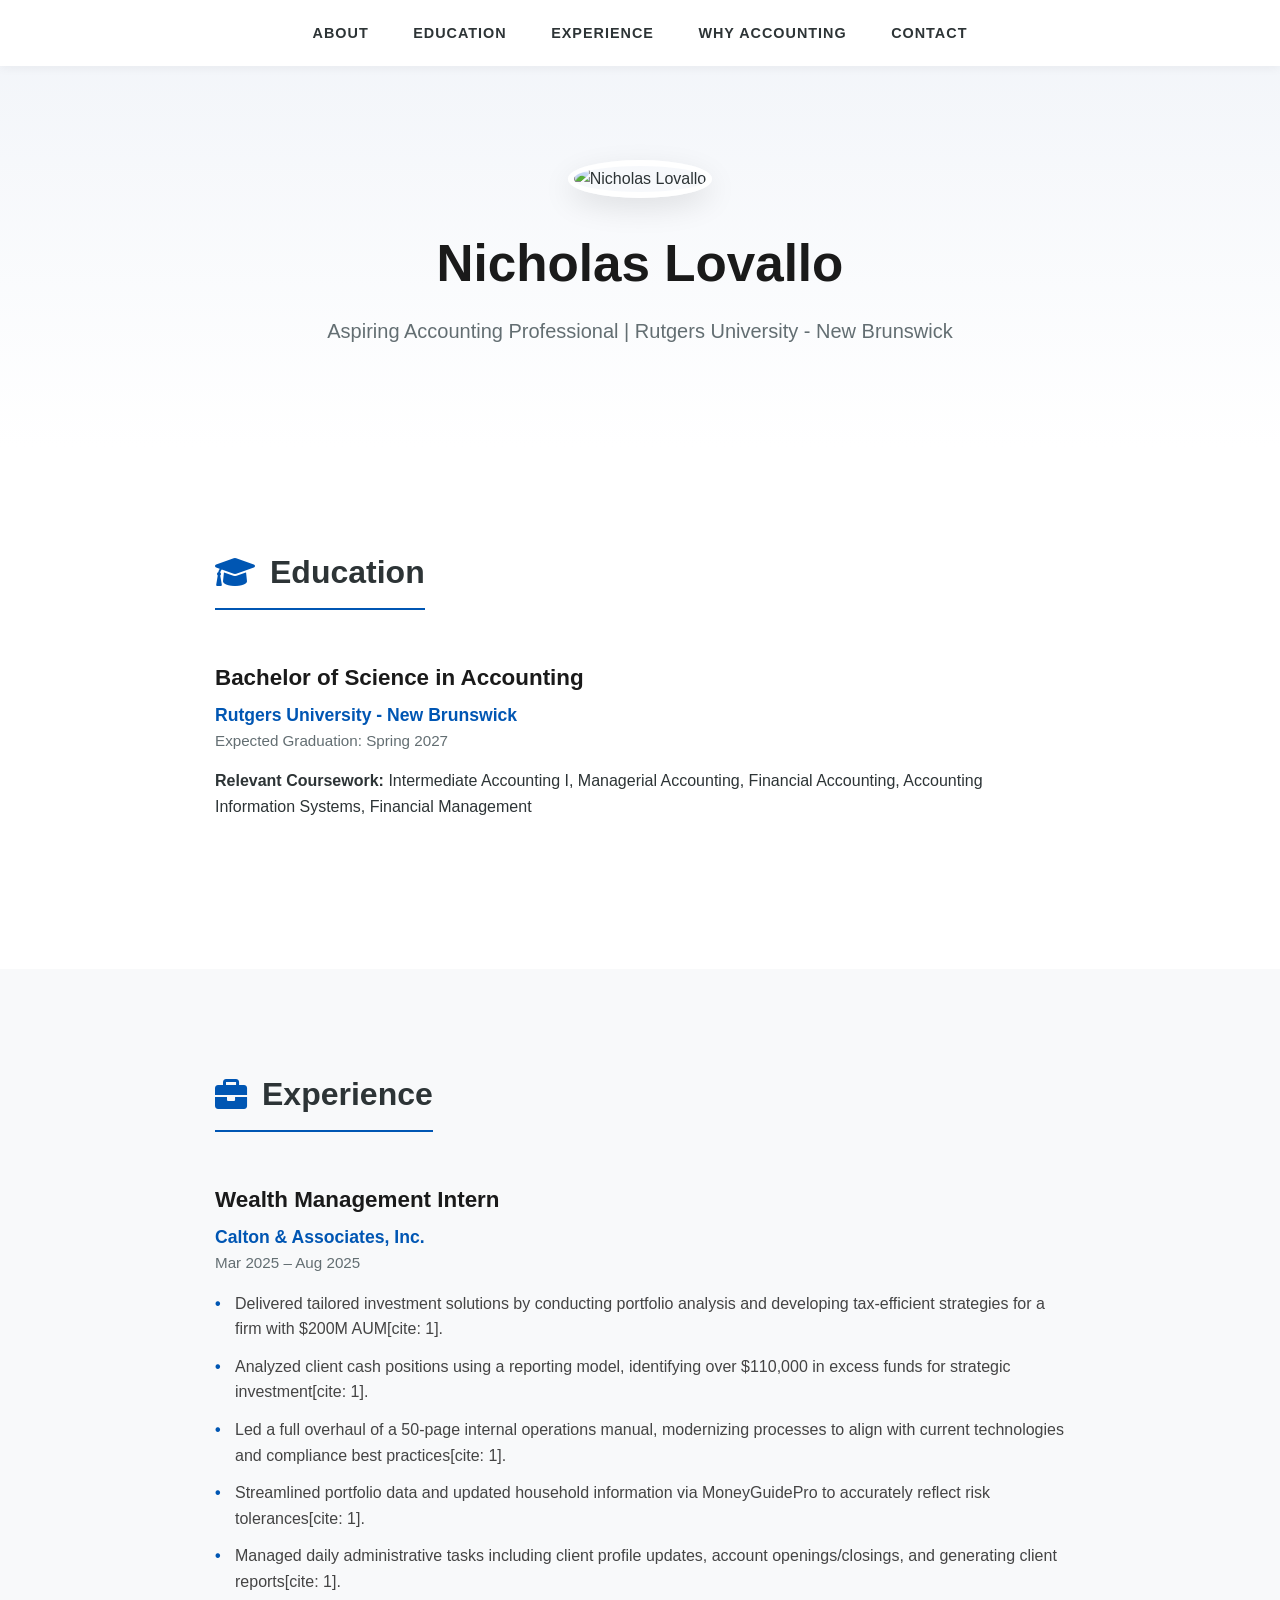
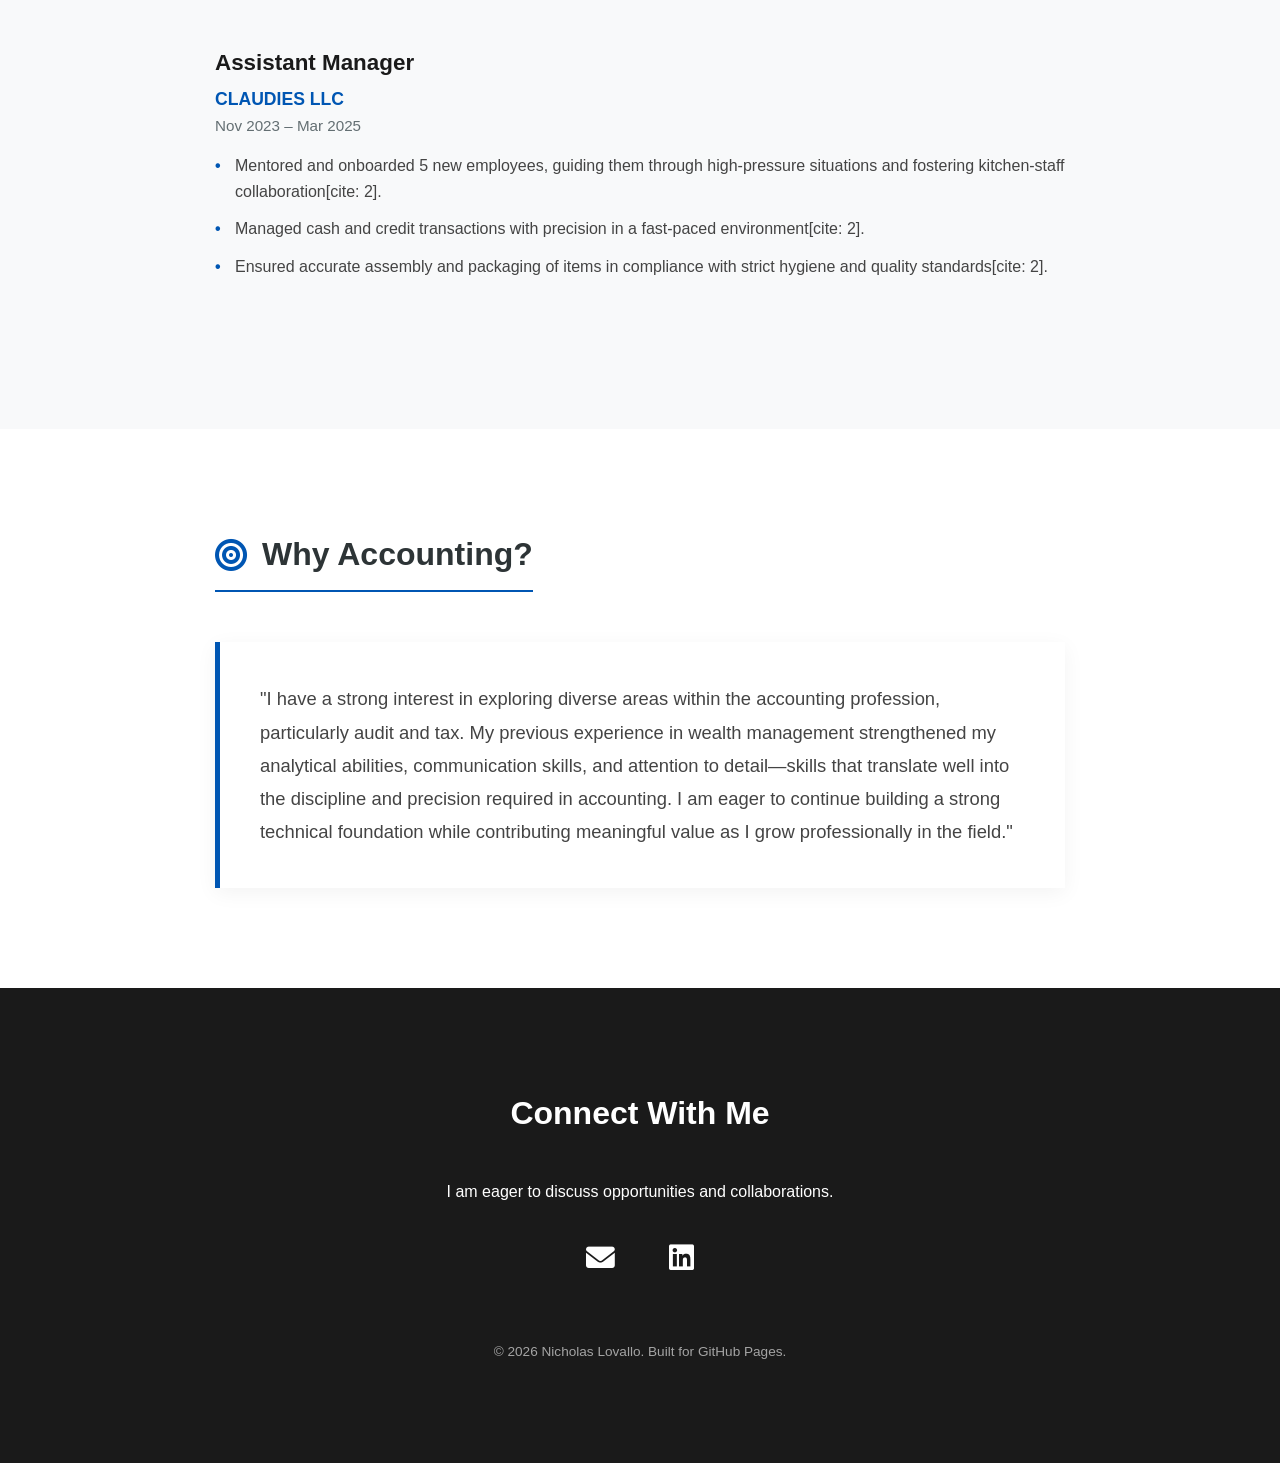
==== index.html @ effc1051 "Add files via upload" ====
<!DOCTYPE html>
<html lang="en">
<head>
    <meta charset="UTF-8">
    <meta name="viewport" content="width=device-width, initial-scale=1.0">
    <title>Nicholas Lovallo | Professional Profile</title>
    <link rel="stylesheet" href="https://cdnjs.cloudflare.com/ajax/libs/font-awesome/6.0.0/css/all.min.css">
    <style>
        :root {
            --primary-blue: #0056b3;
            --text-dark: #2d3436;
            --text-light: #636e72;
            --bg-white: #ffffff;
            --bg-alt: #f8f9fa;
            --nav-bg: rgba(255, 255, 255, 0.95);
        }

        * {
            box-sizing: border-box;
            margin: 0;
            padding: 0;
            scroll-behavior: smooth;
        }

        body {
            font-family: 'Segoe UI', Roboto, Helvetica, Arial, sans-serif;
            color: var(--text-dark);
            line-height: 1.6;
            background-color: var(--bg-white);
        }

        /* Sticky Navigation */
        nav {
            position: fixed;
            top: 0;
            width: 100%;
            background: var(--nav-bg);
            backdrop-filter: blur(10px);
            padding: 20px 0;
            box-shadow: 0 2px 10px rgba(0,0,0,0.05);
            z-index: 1000;
            text-align: center;
        }

        nav a {
            text-decoration: none;
            color: var(--text-dark);
            font-weight: 600;
            margin: 0 20px;
            font-size: 0.9rem;
            text-transform: uppercase;
            letter-spacing: 1px;
            transition: color 0.3s;
        }

        nav a:hover {
            color: var(--primary-blue);
        }

        /* Hero Section */
        .hero {
            padding: 160px 20px 100px;
            text-align: center;
            background: linear-gradient(180deg, #f1f4f9 0%, #ffffff 100%);
        }

        .profile-pic {
            width: 200px;
            height: 200px;
            border-radius: 50%;
            object-fit: cover;
            border: 6px solid white;
            box-shadow: 0 10px 30px rgba(0,0,0,0.1);
            margin-bottom: 25px;
        }

        .hero h1 {
            font-size: 3.2rem;
            margin-bottom: 10px;
            font-weight: 800;
            color: #1a1a1a;
        }

        .hero p {
            font-size: 1.25rem;
            color: var(--text-light);
            max-width: 700px;
            margin: 0 auto;
            font-weight: 400;
        }

        /* Section Styling */
        section {
            padding: 100px 20px;
        }

        .section-content {
            max-width: 850px;
            margin: 0 auto;
        }

        .bg-alt {
            background-color: var(--bg-alt);
        }

        h2 {
            font-size: 2rem;
            color: var(--text-dark);
            margin-bottom: 50px;
            display: flex;
            align-items: center;
            gap: 15px;
            border-bottom: 2px solid var(--primary-blue);
            padding-bottom: 10px;
            width: fit-content;
        }

        h2 i {
            color: var(--primary-blue);
        }

        /* Experience & Education Items */
        .item {
            margin-bottom: 50px;
            position: relative;
        }

        .item h3 {
            font-size: 1.4rem;
            color: #1a1a1a;
            margin-bottom: 5px;
        }

        .item .company {
            font-weight: 700;
            color: var(--primary-blue);
            font-size: 1.1rem;
        }

        .item .date {
            font-size: 0.95rem;
            color: var(--text-light);
            margin-bottom: 15px;
            display: block;
        }

        ul {
            list-style-type: none;
        }

        li {
            margin-bottom: 12px;
            position: relative;
            padding-left: 20px;
            color: #444;
        }

        li::before {
            content: "•";
            color: var(--primary-blue);
            font-weight: bold;
            position: absolute;
            left: 0;
        }

        /* Why Accounting Section */
        .why-text {
            font-size: 1.15rem;
            line-height: 1.8;
            color: #444;
            background: white;
            padding: 40px;
            border-left: 5px solid var(--primary-blue);
            box-shadow: 0 5px 20px rgba(0,0,0,0.05);
        }

        /* Footer / Contact */
        footer {
            padding: 100px 20px;
            text-align: center;
            background: #1a1a1a;
            color: white;
        }

        footer h2 {
            border-bottom: none;
            margin: 0 auto 30px;
            color: white;
        }

        .contact-links {
            margin-top: 30px;
        }

        .contact-links a {
            color: white;
            font-size: 1.8rem;
            margin: 0 25px;
            text-decoration: none;
            transition: transform 0.3s, color 0.3s;
            display: inline-block;
        }

        .contact-links a:hover {
            color: #4da3ff;
            transform: translateY(-5px);
        }

        @media (max-width: 768px) {
            nav { display: none; }
            .hero h1 { font-size: 2.4rem; }
        }
    </style>
</head>
<body>

    <nav>
        <a href="#about">About</a>
        <a href="#education">Education</a>
        <a href="#experience">Experience</a>
        <a href="#why">Why Accounting</a>
        <a href="#contact">Contact</a>
    </nav>

    <header class="hero" id="about">
        <img src="assets/profile.jpg" alt="Nicholas Lovallo" class="profile-pic">
        <h1>Nicholas Lovallo</h1>
        <p>Aspiring Accounting Professional | Rutgers University - New Brunswick</p>
    </header>

    <section id="education">
        <div class="section-content">
            <h2><i class="fas fa-graduation-cap"></i> Education</h2>
            <div class="item">
                <h3>Bachelor of Science in Accounting</h3>
                <p class="company">Rutgers University - New Brunswick</p>
                <p class="date">Expected Graduation: Spring 2027</p>
                <p><strong>Relevant Coursework:</strong> Intermediate Accounting I, Managerial Accounting, Financial Accounting, Accounting Information Systems, Financial Management</p>
            </div>
        </div>
    </section>

    <section id="experience" class="bg-alt">
        <div class="section-content">
            <h2><i class="fas fa-briefcase"></i> Experience</h2>
            
            <div class="item">
                <h3>Wealth Management Intern</h3>
                <p class="company">Calton & Associates, Inc.</p>
                <p class="date">Mar 2025 – Aug 2025</p>
                <ul>
                    <li>Delivered tailored investment solutions by conducting portfolio analysis and developing tax-efficient strategies for a firm with $200M AUM[cite: 1].</li>
                    <li>Analyzed client cash positions using a reporting model, identifying over $110,000 in excess funds for strategic investment[cite: 1].</li>
                    <li>Led a full overhaul of a 50-page internal operations manual, modernizing processes to align with current technologies and compliance best practices[cite: 1].</li>
                    <li>Streamlined portfolio data and updated household information via MoneyGuidePro to accurately reflect risk tolerances[cite: 1].</li>
                    <li>Managed daily administrative tasks including client profile updates, account openings/closings, and generating client reports[cite: 1].</li>
                </ul>
            </div>

            <div class="item">
                <h3>Assistant Manager</h3>
                <p class="company">CLAUDIES LLC</p>
                <p class="date">Nov 2023 – Mar 2025</p>
                <ul>
                    <li>Mentored and onboarded 5 new employees, guiding them through high-pressure situations and fostering kitchen-staff collaboration[cite: 2].</li>
                    <li>Managed cash and credit transactions with precision in a fast-paced environment[cite: 2].</li>
                    <li>Ensured accurate assembly and packaging of items in compliance with strict hygiene and quality standards[cite: 2].</li>
                </ul>
            </div>
        </div>
    </section>

    <section id="why">
        <div class="section-content">
            <h2><i class="fas fa-bullseye"></i> Why Accounting?</h2>
            <div class="why-text">
                "I have a strong interest in exploring diverse areas within the accounting profession, particularly audit and tax. My previous experience in wealth management strengthened my analytical abilities, communication skills, and attention to detail—skills that translate well into the discipline and precision required in accounting. I am eager to continue building a strong technical foundation while contributing meaningful value as I grow professionally in the field."
            </div>
        </div>
    </section>

    <footer id="contact">
        <div class="section-content">
            <h2>Connect With Me</h2>
            <p>I am eager to discuss opportunities and collaborations.</p>
            <div class="contact-links">
                <a href="mailto:nicholaslovallo4@gmail.com" title="Email Me"><i class="fas fa-envelope"></i></a>
                <a href="https://www.linkedin.com/in/nicholaslovallo/" target="_blank" title="LinkedIn Profile"><i class="fab fa-linkedin"></i></a>
            </div>
            <p style="margin-top: 60px; font-size: 0.85rem; opacity: 0.6;">&copy; 2026 Nicholas Lovallo. Built for GitHub Pages.</p>
        </div>
    </footer>

</body>
</html>
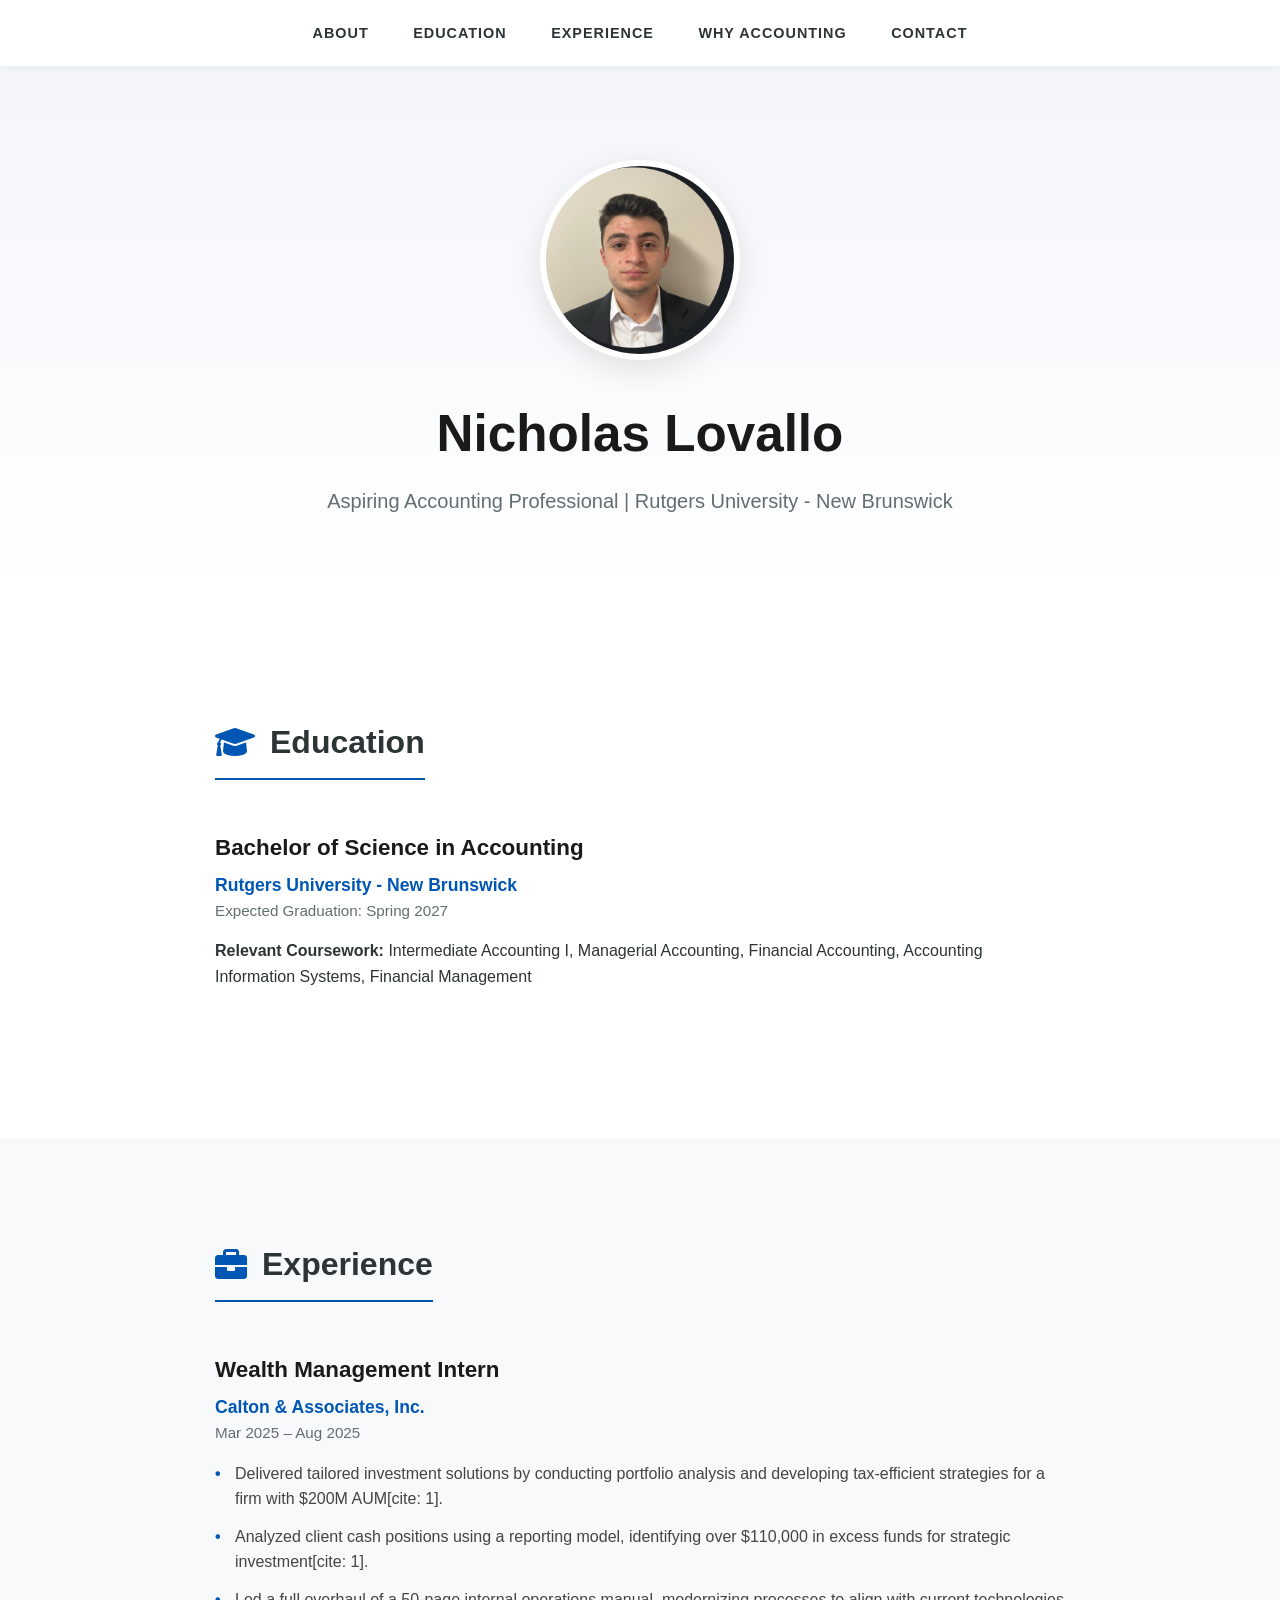
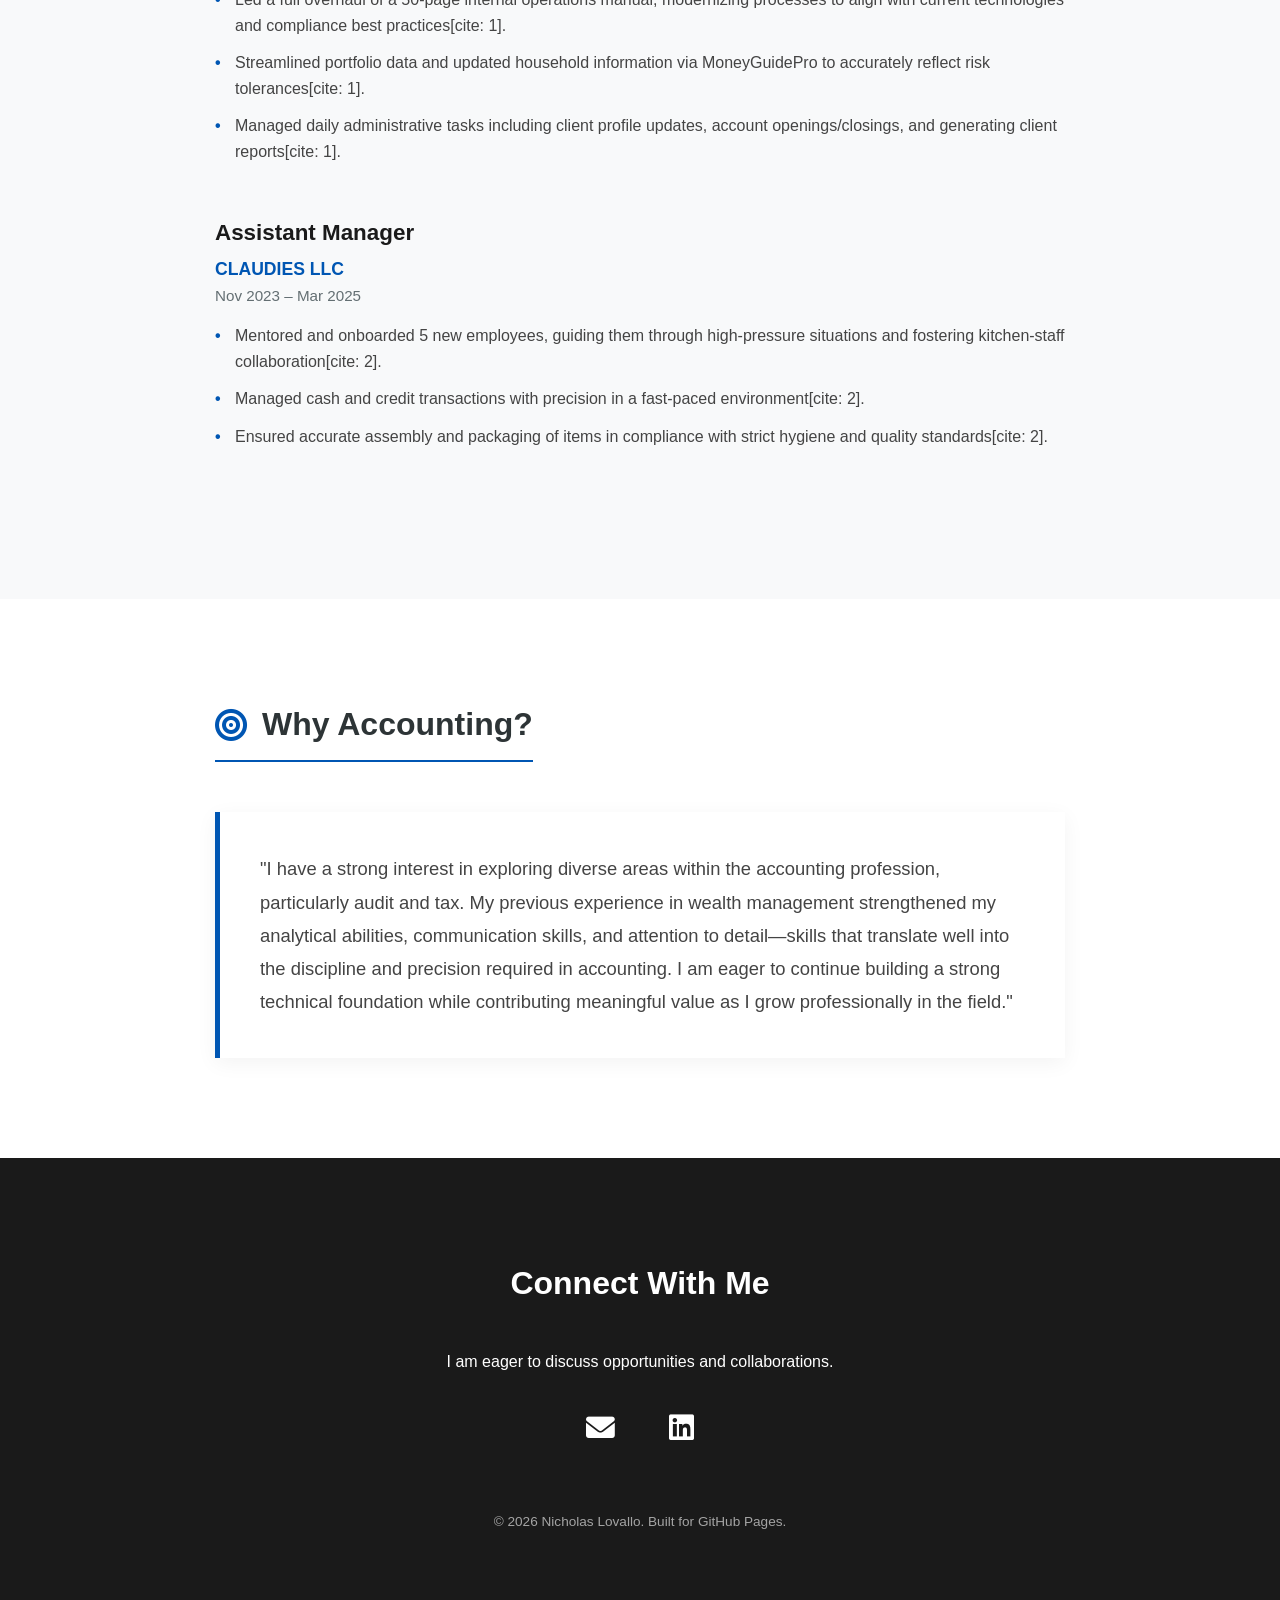
==== commit 42a4bcac: "Update index.html" ====
--- a/index.html
+++ b/index.html
@@ -223,7 +223,7 @@
     </nav>
 
     <header class="hero" id="about">
-        <img src="assets/profile.jpg" alt="Nicholas Lovallo" class="profile-pic">
+        <img src="Assets/ProfilePic.png" alt="Nicholas Lovallo" class="profile-pic">
         <h1>Nicholas Lovallo</h1>
         <p>Aspiring Accounting Professional | Rutgers University - New Brunswick</p>
     </header>
@@ -292,4 +292,4 @@
     </footer>
 
 </body>
-</html>+</html>
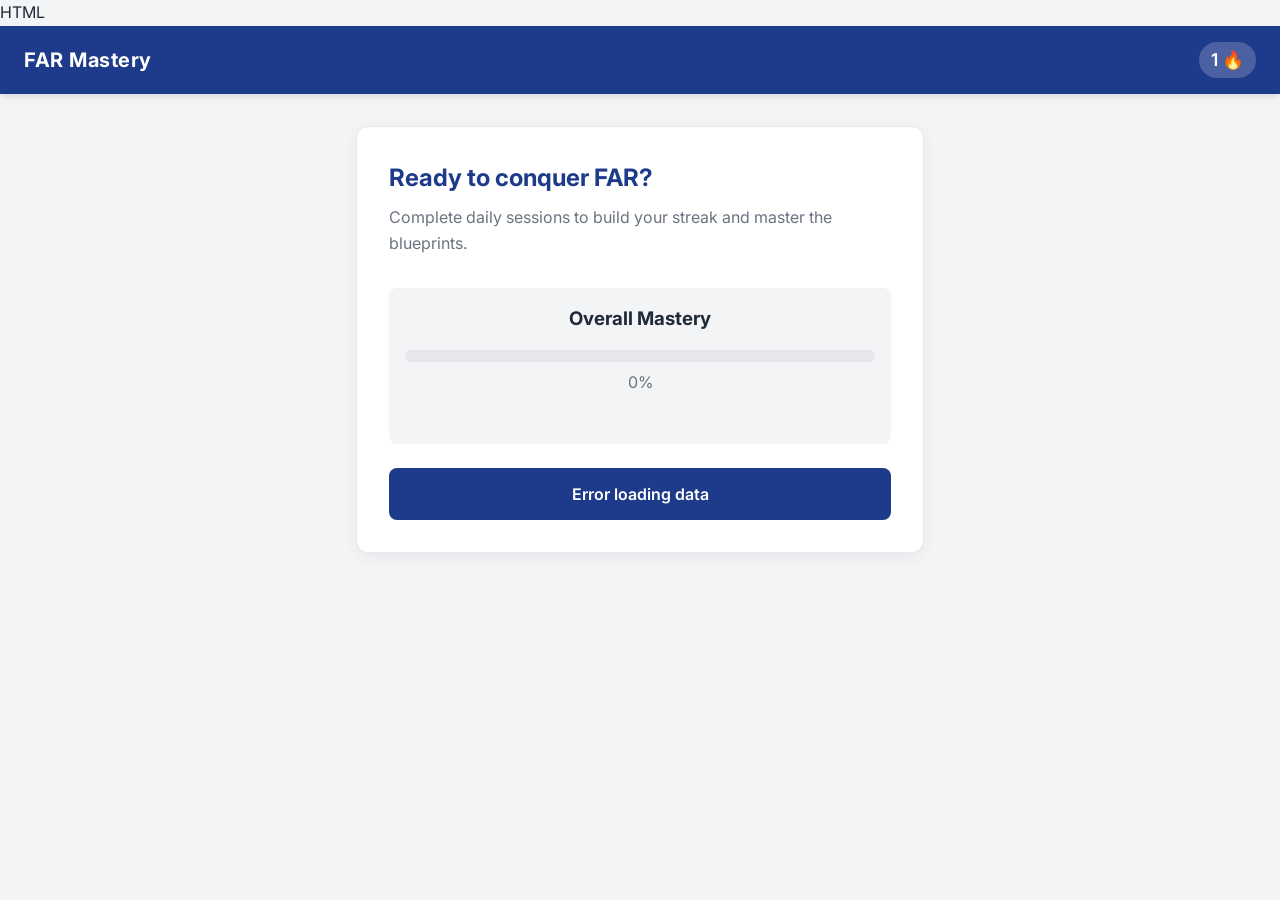
==== commit ee5aef7b: "Add files via upload" ====
--- a/index.html
+++ b/index.html
@@ -1,295 +1,94 @@
-<!DOCTYPE html>
-<html lang="en">
-<head>
-    <meta charset="UTF-8">
-    <meta name="viewport" content="width=device-width, initial-scale=1.0">
-    <title>Nicholas Lovallo | Professional Profile</title>
-    <link rel="stylesheet" href="https://cdnjs.cloudflare.com/ajax/libs/font-awesome/6.0.0/css/all.min.css">
-    <style>
-        :root {
-            --primary-blue: #0056b3;
-            --text-dark: #2d3436;
-            --text-light: #636e72;
-            --bg-white: #ffffff;
-            --bg-alt: #f8f9fa;
-            --nav-bg: rgba(255, 255, 255, 0.95);
-        }
-
-        * {
-            box-sizing: border-box;
-            margin: 0;
-            padding: 0;
-            scroll-behavior: smooth;
-        }
-
-        body {
-            font-family: 'Segoe UI', Roboto, Helvetica, Arial, sans-serif;
-            color: var(--text-dark);
-            line-height: 1.6;
-            background-color: var(--bg-white);
-        }
-
-        /* Sticky Navigation */
-        nav {
-            position: fixed;
-            top: 0;
-            width: 100%;
-            background: var(--nav-bg);
-            backdrop-filter: blur(10px);
-            padding: 20px 0;
-            box-shadow: 0 2px 10px rgba(0,0,0,0.05);
-            z-index: 1000;
-            text-align: center;
-        }
-
-        nav a {
-            text-decoration: none;
-            color: var(--text-dark);
-            font-weight: 600;
-            margin: 0 20px;
-            font-size: 0.9rem;
-            text-transform: uppercase;
-            letter-spacing: 1px;
-            transition: color 0.3s;
-        }
-
-        nav a:hover {
-            color: var(--primary-blue);
-        }
-
-        /* Hero Section */
-        .hero {
-            padding: 160px 20px 100px;
-            text-align: center;
-            background: linear-gradient(180deg, #f1f4f9 0%, #ffffff 100%);
-        }
-
-        .profile-pic {
-            width: 200px;
-            height: 200px;
-            border-radius: 50%;
-            object-fit: cover;
-            border: 6px solid white;
-            box-shadow: 0 10px 30px rgba(0,0,0,0.1);
-            margin-bottom: 25px;
-        }
-
-        .hero h1 {
-            font-size: 3.2rem;
-            margin-bottom: 10px;
-            font-weight: 800;
-            color: #1a1a1a;
-        }
-
-        .hero p {
-            font-size: 1.25rem;
-            color: var(--text-light);
-            max-width: 700px;
-            margin: 0 auto;
-            font-weight: 400;
-        }
-
-        /* Section Styling */
-        section {
-            padding: 100px 20px;
-        }
-
-        .section-content {
-            max-width: 850px;
-            margin: 0 auto;
-        }
-
-        .bg-alt {
-            background-color: var(--bg-alt);
-        }
-
-        h2 {
-            font-size: 2rem;
-            color: var(--text-dark);
-            margin-bottom: 50px;
-            display: flex;
-            align-items: center;
-            gap: 15px;
-            border-bottom: 2px solid var(--primary-blue);
-            padding-bottom: 10px;
-            width: fit-content;
-        }
-
-        h2 i {
-            color: var(--primary-blue);
-        }
-
-        /* Experience & Education Items */
-        .item {
-            margin-bottom: 50px;
-            position: relative;
-        }
-
-        .item h3 {
-            font-size: 1.4rem;
-            color: #1a1a1a;
-            margin-bottom: 5px;
-        }
-
-        .item .company {
-            font-weight: 700;
-            color: var(--primary-blue);
-            font-size: 1.1rem;
-        }
-
-        .item .date {
-            font-size: 0.95rem;
-            color: var(--text-light);
-            margin-bottom: 15px;
-            display: block;
-        }
-
-        ul {
-            list-style-type: none;
-        }
-
-        li {
-            margin-bottom: 12px;
-            position: relative;
-            padding-left: 20px;
-            color: #444;
-        }
-
-        li::before {
-            content: "•";
-            color: var(--primary-blue);
-            font-weight: bold;
-            position: absolute;
-            left: 0;
-        }
-
-        /* Why Accounting Section */
-        .why-text {
-            font-size: 1.15rem;
-            line-height: 1.8;
-            color: #444;
-            background: white;
-            padding: 40px;
-            border-left: 5px solid var(--primary-blue);
-            box-shadow: 0 5px 20px rgba(0,0,0,0.05);
-        }
-
-        /* Footer / Contact */
-        footer {
-            padding: 100px 20px;
-            text-align: center;
-            background: #1a1a1a;
-            color: white;
-        }
-
-        footer h2 {
-            border-bottom: none;
-            margin: 0 auto 30px;
-            color: white;
-        }
-
-        .contact-links {
-            margin-top: 30px;
-        }
-
-        .contact-links a {
-            color: white;
-            font-size: 1.8rem;
-            margin: 0 25px;
-            text-decoration: none;
-            transition: transform 0.3s, color 0.3s;
-            display: inline-block;
-        }
-
-        .contact-links a:hover {
-            color: #4da3ff;
-            transform: translateY(-5px);
-        }
-
-        @media (max-width: 768px) {
-            nav { display: none; }
-            .hero h1 { font-size: 2.4rem; }
-        }
-    </style>
-</head>
-<body>
-
-    <nav>
-        <a href="#about">About</a>
-        <a href="#education">Education</a>
-        <a href="#experience">Experience</a>
-        <a href="#why">Why Accounting</a>
-        <a href="#contact">Contact</a>
-    </nav>
-
-    <header class="hero" id="about">
-        <img src="Assets/ProfilePic.png" alt="Nicholas Lovallo" class="profile-pic">
-        <h1>Nicholas Lovallo</h1>
-        <p>Aspiring Accounting Professional | Rutgers University - New Brunswick</p>
-    </header>
-
-    <section id="education">
-        <div class="section-content">
-            <h2><i class="fas fa-graduation-cap"></i> Education</h2>
-            <div class="item">
-                <h3>Bachelor of Science in Accounting</h3>
-                <p class="company">Rutgers University - New Brunswick</p>
-                <p class="date">Expected Graduation: Spring 2027</p>
-                <p><strong>Relevant Coursework:</strong> Intermediate Accounting I, Managerial Accounting, Financial Accounting, Accounting Information Systems, Financial Management</p>
-            </div>
-        </div>
-    </section>
-
-    <section id="experience" class="bg-alt">
-        <div class="section-content">
-            <h2><i class="fas fa-briefcase"></i> Experience</h2>
-            
-            <div class="item">
-                <h3>Wealth Management Intern</h3>
-                <p class="company">Calton & Associates, Inc.</p>
-                <p class="date">Mar 2025 – Aug 2025</p>
-                <ul>
-                    <li>Delivered tailored investment solutions by conducting portfolio analysis and developing tax-efficient strategies for a firm with $200M AUM[cite: 1].</li>
-                    <li>Analyzed client cash positions using a reporting model, identifying over $110,000 in excess funds for strategic investment[cite: 1].</li>
-                    <li>Led a full overhaul of a 50-page internal operations manual, modernizing processes to align with current technologies and compliance best practices[cite: 1].</li>
-                    <li>Streamlined portfolio data and updated household information via MoneyGuidePro to accurately reflect risk tolerances[cite: 1].</li>
-                    <li>Managed daily administrative tasks including client profile updates, account openings/closings, and generating client reports[cite: 1].</li>
-                </ul>
-            </div>
-
-            <div class="item">
-                <h3>Assistant Manager</h3>
-                <p class="company">CLAUDIES LLC</p>
-                <p class="date">Nov 2023 – Mar 2025</p>
-                <ul>
-                    <li>Mentored and onboarded 5 new employees, guiding them through high-pressure situations and fostering kitchen-staff collaboration[cite: 2].</li>
-                    <li>Managed cash and credit transactions with precision in a fast-paced environment[cite: 2].</li>
-                    <li>Ensured accurate assembly and packaging of items in compliance with strict hygiene and quality standards[cite: 2].</li>
-                </ul>
-            </div>
-        </div>
-    </section>
-
-    <section id="why">
-        <div class="section-content">
-            <h2><i class="fas fa-bullseye"></i> Why Accounting?</h2>
-            <div class="why-text">
-                "I have a strong interest in exploring diverse areas within the accounting profession, particularly audit and tax. My previous experience in wealth management strengthened my analytical abilities, communication skills, and attention to detail—skills that translate well into the discipline and precision required in accounting. I am eager to continue building a strong technical foundation while contributing meaningful value as I grow professionally in the field."
-            </div>
-        </div>
-    </section>
-
-    <footer id="contact">
-        <div class="section-content">
-            <h2>Connect With Me</h2>
-            <p>I am eager to discuss opportunities and collaborations.</p>
-            <div class="contact-links">
-                <a href="mailto:nicholaslovallo4@gmail.com" title="Email Me"><i class="fas fa-envelope"></i></a>
-                <a href="https://www.linkedin.com/in/nicholaslovallo/" target="_blank" title="LinkedIn Profile"><i class="fab fa-linkedin"></i></a>
-            </div>
-            <p style="margin-top: 60px; font-size: 0.85rem; opacity: 0.6;">&copy; 2026 Nicholas Lovallo. Built for GitHub Pages.</p>
-        </div>
-    </footer>
-
-</body>
-</html>
+
+HTML
+<!DOCTYPE html>
+<html lang="en">
+<head>
+    <meta charset="UTF-8">
+    <meta name="viewport" content="width=device-width, initial-scale=1.0">
+    <title>CPA FAR Mastery</title>
+    <link rel="stylesheet" href="style.css">
+    <link href="https://fonts.googleapis.com/css2?family=Inter:wght@400;600;700&display=swap" rel="stylesheet">
+</head>
+<body>
+
+    <header class="app-header">
+        <div class="logo">FAR Mastery</div>
+        <div class="gamification-header">
+            <span id="streak-display" title="Daily Streak">0 🔥</span>
+        </div>
+    </header>
+
+    <main id="app-container">
+        
+        <section id="dashboard-screen" class="screen active">
+            <div class="welcome-card">
+                <h1>Ready to conquer FAR?</h1>
+                <p>Complete daily sessions to build your streak and master the blueprints.</p>
+                
+                <div class="stats-container">
+                    <div class="stat-box">
+                        <h3>Overall Mastery</h3>
+                        <div class="progress-bar-container">
+                            <div id="mastery-fill" class="progress-bar-fill" style="width: 0%;"></div>
+                        </div>
+                        <p id="mastery-text">0%</p>
+                    </div>
+                </div>
+
+                <button id="start-btn" class="primary-btn">Start Study Session</button>
+            </div>
+        </section>
+
+        <section id="quiz-screen" class="screen hidden">
+            <div class="quiz-header">
+                <span id="question-tracker">Question 1 of 10</span>
+                <span id="timer-display">⏱️ --:--</span>
+            </div>
+
+            <div class="question-card">
+                <div class="question-meta">
+                    <span id="blueprint-tag" class="tag blueprint-tag">Select Transactions</span>
+                    <span id="skill-tag" class="tag skill-tag">Application</span>
+                </div>
+                
+                <h2 id="question-text">Loading question...</h2>
+                
+                <div id="exhibits-container" class="hidden"></div>
+
+                <div id="options-container" class="options-grid"></div>
+            </div>
+
+            <div id="feedback-container" class="feedback-box hidden" aria-live="polite">
+                <h3 id="feedback-title">Correct!</h3>
+                <p id="feedback-text">Explanation goes here.</p>
+            </div>
+
+            <div class="quiz-footer">
+                <button id="next-btn" class="primary-btn hidden">Next Question</button>
+            </div>
+        </section>
+
+        <section id="results-screen" class="screen hidden">
+            <div class="results-card">
+                <h2>Session Complete!</h2>
+                
+                <div class="score-circle">
+                    <span id="final-score">0/10</span>
+                </div>
+                <p id="score-message">Great job! Let's review your weaker areas.</p>
+
+                <div class="session-breakdown">
+                    <h3>Session Breakdown</h3>
+                    <ul id="breakdown-list">
+                        </ul>
+                </div>
+
+                <button id="return-home-btn" class="secondary-btn">Return to Dashboard</button>
+            </div>
+        </section>
+
+    </main>
+
+    <script src="app.js"></script>
+</body>
+</html>
--- a/style.css
+++ b/style.css
@@ -0,0 +1,344 @@
+/* ==========================================
+   1. CSS VARIABLES & BASE RESET
+   ========================================== */
+:root {
+    --primary-blue: #1e3a8a;
+    --primary-hover: #1e40af;
+    --bg-color: #f3f4f6;
+    --card-bg: #ffffff;
+    --text-main: #1f2937;
+    --text-muted: #6b7280;
+    --success-green: #10b981;
+    --success-bg: #d1fae5;
+    --error-red: #ef4444;
+    --error-bg: #fee2e2;
+    --border-color: #e5e7eb;
+}
+
+* {
+    margin: 0;
+    padding: 0;
+    box-sizing: border-box;
+    font-family: 'Inter', sans-serif;
+}
+
+body {
+    background-color: var(--bg-color);
+    color: var(--text-main);
+    line-height: 1.6;
+    display: flex;
+    flex-direction: column;
+    min-height: 100vh;
+}
+
+/* ==========================================
+   2. UTILITY CLASSES (SPA Logic)
+   ========================================== */
+.screen {
+    display: none;
+    animation: fadeIn 0.3s ease-in-out;
+}
+
+.screen.active {
+    display: block;
+}
+
+.hidden {
+    display: none !important;
+}
+
+@keyframes fadeIn {
+    from { opacity: 0; transform: translateY(10px); }
+    to { opacity: 1; transform: translateY(0); }
+}
+
+/* ==========================================
+   3. HEADER
+   ========================================== */
+.app-header {
+    background-color: var(--primary-blue);
+    color: white;
+    padding: 1rem 1.5rem;
+    display: flex;
+    justify-content: space-between;
+    align-items: center;
+    box-shadow: 0 4px 6px -1px rgba(0, 0, 0, 0.1);
+    position: sticky;
+    top: 0;
+    z-index: 100;
+}
+
+.logo {
+    font-size: 1.25rem;
+    font-weight: 700;
+    letter-spacing: 0.5px;
+}
+
+.gamification-header {
+    font-weight: 600;
+    font-size: 1.1rem;
+    background: rgba(255, 255, 255, 0.2);
+    padding: 0.25rem 0.75rem;
+    border-radius: 20px;
+}
+
+/* ==========================================
+   4. MAIN CONTAINER & CARDS
+   ========================================== */
+#app-container {
+    flex: 1;
+    width: 100%;
+    max-width: 600px;
+    margin: 0 auto;
+    padding: 2rem 1rem;
+}
+
+.welcome-card, .question-card, .results-card {
+    background: var(--card-bg);
+    border-radius: 12px;
+    padding: 2rem;
+    box-shadow: 0 4px 15px rgba(0, 0, 0, 0.05);
+    border: 1px solid var(--border-color);
+}
+
+/* ==========================================
+   5. BUTTONS
+   ========================================== */
+.primary-btn, .secondary-btn {
+    width: 100%;
+    padding: 1rem;
+    border: none;
+    border-radius: 8px;
+    font-size: 1rem;
+    font-weight: 600;
+    cursor: pointer;
+    transition: all 0.2s ease;
+    margin-top: 1.5rem;
+}
+
+.primary-btn {
+    background-color: var(--primary-blue);
+    color: white;
+}
+
+.primary-btn:hover {
+    background-color: var(--primary-hover);
+    transform: translateY(-2px);
+}
+
+.secondary-btn {
+    background-color: white;
+    color: var(--primary-blue);
+    border: 2px solid var(--primary-blue);
+}
+
+.secondary-btn:hover {
+    background-color: var(--bg-color);
+}
+
+/* ==========================================
+   6. DASHBOARD ELEMENTS
+   ========================================== */
+.welcome-card h1 {
+    margin-bottom: 0.5rem;
+    color: var(--primary-blue);
+}
+
+.welcome-card p {
+    color: var(--text-muted);
+    margin-bottom: 2rem;
+}
+
+.stat-box {
+    background: var(--bg-color);
+    padding: 1rem;
+    border-radius: 8px;
+    text-align: center;
+}
+
+.progress-bar-container {
+    width: 100%;
+    height: 12px;
+    background-color: #e5e7eb;
+    border-radius: 10px;
+    margin: 1rem 0 0.5rem 0;
+    overflow: hidden;
+}
+
+.progress-bar-fill {
+    height: 100%;
+    background-color: var(--success-green);
+    border-radius: 10px;
+    transition: width 1s ease-in-out;
+}
+
+/* ==========================================
+   7. QUIZ ARENA ELEMENTS
+   ========================================== */
+.quiz-header {
+    display: flex;
+    justify-content: space-between;
+    margin-bottom: 1rem;
+    color: var(--text-muted);
+    font-weight: 600;
+    font-size: 0.9rem;
+}
+
+.question-meta {
+    margin-bottom: 1rem;
+}
+
+.tag {
+    font-size: 0.75rem;
+    padding: 0.25rem 0.5rem;
+    border-radius: 4px;
+    font-weight: 600;
+    text-transform: uppercase;
+    margin-right: 0.5rem;
+}
+
+.blueprint-tag { background: #e0e7ff; color: #3730a3; }
+.skill-tag { background: #fef3c7; color: #92400e; }
+
+#question-text {
+    font-size: 1.15rem;
+    margin-bottom: 1.5rem;
+}
+
+#exhibits-container {
+    background: #f8fafc;
+    border-left: 4px solid var(--primary-blue);
+    padding: 1rem;
+    margin-bottom: 1.5rem;
+    font-size: 0.9rem;
+    border-radius: 0 4px 4px 0;
+}
+
+.options-grid {
+    display: flex;
+    flex-direction: column;
+    gap: 0.75rem;
+}
+
+.option-btn {
+    text-align: left;
+    padding: 1rem;
+    background: white;
+    border: 2px solid var(--border-color);
+    border-radius: 8px;
+    cursor: pointer;
+    font-size: 1rem;
+    transition: all 0.2s;
+}
+
+.option-btn:hover {
+    border-color: var(--primary-blue);
+    background: #eff6ff;
+}
+
+/* Classes applied by JS upon answering */
+.option-btn.selected-correct {
+    background: var(--success-bg);
+    border-color: var(--success-green);
+    color: #065f46;
+}
+
+.option-btn.selected-wrong {
+    background: var(--error-bg);
+    border-color: var(--error-red);
+    color: #991b1b;
+}
+
+/* Input for TBS style questions */
+.tbs-input {
+    width: 100%;
+    padding: 1rem;
+    font-size: 1.1rem;
+    border: 2px solid var(--border-color);
+    border-radius: 8px;
+    outline: none;
+}
+.tbs-input:focus {
+    border-color: var(--primary-blue);
+}
+
+/* ==========================================
+   8. FEEDBACK & ANIMATIONS
+   ========================================== */
+.feedback-box {
+    margin-top: 1.5rem;
+    padding: 1rem;
+    border-radius: 8px;
+    animation: fadeIn 0.3s;
+}
+
+.feedback-box.correct {
+    background-color: var(--success-bg);
+    border-left: 4px solid var(--success-green);
+}
+
+.feedback-box.incorrect {
+    background-color: var(--error-bg);
+    border-left: 4px solid var(--error-red);
+}
+
+.feedback-box h3 {
+    margin-bottom: 0.25rem;
+}
+
+/* Shake animation for incorrect answers */
+.shake {
+    animation: shakeX 0.4s cubic-bezier(.36,.07,.19,.97) both;
+}
+
+@keyframes shakeX {
+    10%, 90% { transform: translate3d(-2px, 0, 0); }
+    20%, 80% { transform: translate3d(4px, 0, 0); }
+    30%, 50%, 70% { transform: translate3d(-6px, 0, 0); }
+    40%, 60% { transform: translate3d(6px, 0, 0); }
+}
+
+/* ==========================================
+   9. RESULTS SCREEN
+   ========================================== */
+.results-card {
+    text-align: center;
+}
+
+.score-circle {
+    width: 120px;
+    height: 120px;
+    border-radius: 50%;
+    background: var(--primary-blue);
+    color: white;
+    display: flex;
+    align-items: center;
+    justify-content: center;
+    font-size: 2rem;
+    font-weight: 700;
+    margin: 2rem auto;
+    box-shadow: 0 4px 10px rgba(30, 58, 138, 0.3);
+}
+
+.session-breakdown {
+    margin-top: 2rem;
+    text-align: left;
+    background: var(--bg-color);
+    padding: 1rem;
+    border-radius: 8px;
+}
+
+.session-breakdown ul {
+    list-style: none;
+    margin-top: 1rem;
+}
+
+.session-breakdown li {
+    padding: 0.5rem 0;
+    border-bottom: 1px solid var(--border-color);
+    font-size: 0.9rem;
+}
+
+.session-breakdown li:last-child {
+    border-bottom: none;
+}
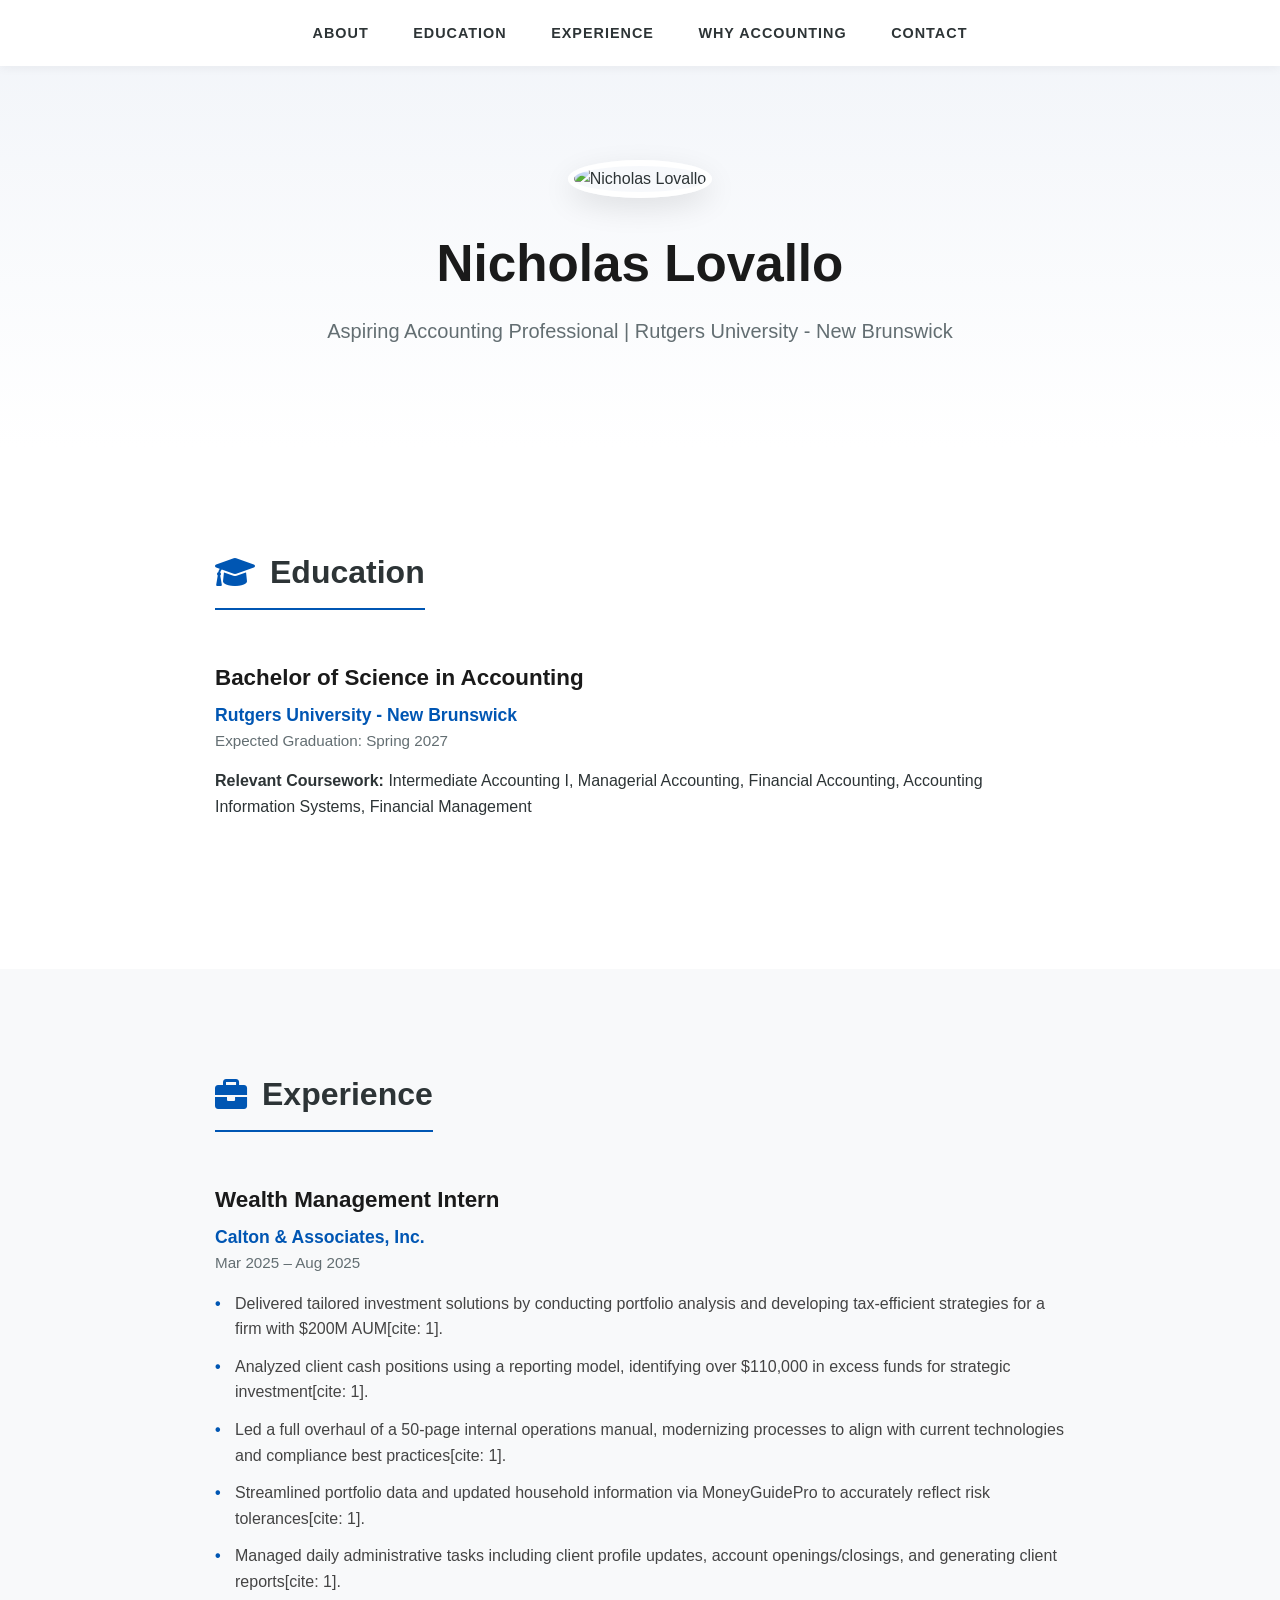
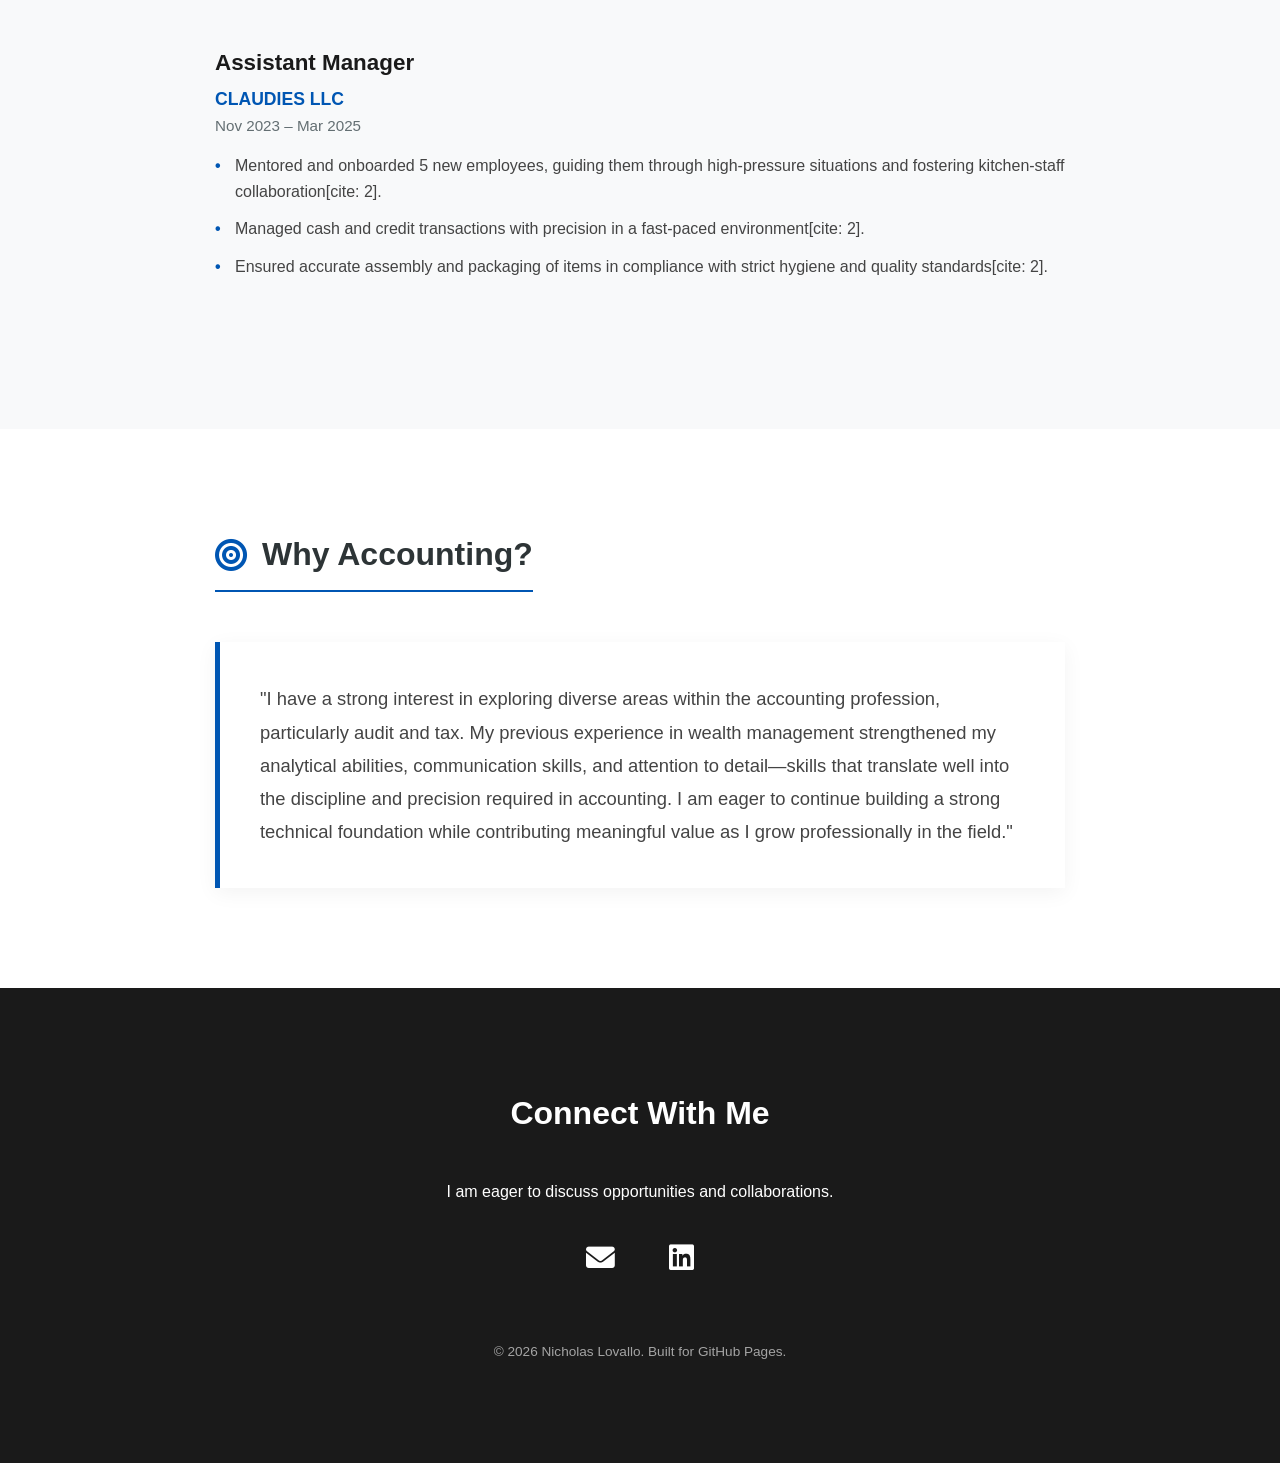
==== commit dd1d1131: "Add files via upload" ====
--- a/index.html
+++ b/index.html
@@ -1,94 +1,295 @@
-
-HTML
-<!DOCTYPE html>
-<html lang="en">
-<head>
-    <meta charset="UTF-8">
-    <meta name="viewport" content="width=device-width, initial-scale=1.0">
-    <title>CPA FAR Mastery</title>
-    <link rel="stylesheet" href="style.css">
-    <link href="https://fonts.googleapis.com/css2?family=Inter:wght@400;600;700&display=swap" rel="stylesheet">
-</head>
-<body>
-
-    <header class="app-header">
-        <div class="logo">FAR Mastery</div>
-        <div class="gamification-header">
-            <span id="streak-display" title="Daily Streak">0 🔥</span>
-        </div>
-    </header>
-
-    <main id="app-container">
-        
-        <section id="dashboard-screen" class="screen active">
-            <div class="welcome-card">
-                <h1>Ready to conquer FAR?</h1>
-                <p>Complete daily sessions to build your streak and master the blueprints.</p>
-                
-                <div class="stats-container">
-                    <div class="stat-box">
-                        <h3>Overall Mastery</h3>
-                        <div class="progress-bar-container">
-                            <div id="mastery-fill" class="progress-bar-fill" style="width: 0%;"></div>
-                        </div>
-                        <p id="mastery-text">0%</p>
-                    </div>
-                </div>
-
-                <button id="start-btn" class="primary-btn">Start Study Session</button>
-            </div>
-        </section>
-
-        <section id="quiz-screen" class="screen hidden">
-            <div class="quiz-header">
-                <span id="question-tracker">Question 1 of 10</span>
-                <span id="timer-display">⏱️ --:--</span>
-            </div>
-
-            <div class="question-card">
-                <div class="question-meta">
-                    <span id="blueprint-tag" class="tag blueprint-tag">Select Transactions</span>
-                    <span id="skill-tag" class="tag skill-tag">Application</span>
-                </div>
-                
-                <h2 id="question-text">Loading question...</h2>
-                
-                <div id="exhibits-container" class="hidden"></div>
-
-                <div id="options-container" class="options-grid"></div>
-            </div>
-
-            <div id="feedback-container" class="feedback-box hidden" aria-live="polite">
-                <h3 id="feedback-title">Correct!</h3>
-                <p id="feedback-text">Explanation goes here.</p>
-            </div>
-
-            <div class="quiz-footer">
-                <button id="next-btn" class="primary-btn hidden">Next Question</button>
-            </div>
-        </section>
-
-        <section id="results-screen" class="screen hidden">
-            <div class="results-card">
-                <h2>Session Complete!</h2>
-                
-                <div class="score-circle">
-                    <span id="final-score">0/10</span>
-                </div>
-                <p id="score-message">Great job! Let's review your weaker areas.</p>
-
-                <div class="session-breakdown">
-                    <h3>Session Breakdown</h3>
-                    <ul id="breakdown-list">
-                        </ul>
-                </div>
-
-                <button id="return-home-btn" class="secondary-btn">Return to Dashboard</button>
-            </div>
-        </section>
-
-    </main>
-
-    <script src="app.js"></script>
-</body>
+<!DOCTYPE html>
+<html lang="en">
+<head>
+    <meta charset="UTF-8">
+    <meta name="viewport" content="width=device-width, initial-scale=1.0">
+    <title>Nicholas Lovallo | Professional Profile</title>
+    <link rel="stylesheet" href="https://cdnjs.cloudflare.com/ajax/libs/font-awesome/6.0.0/css/all.min.css">
+    <style>
+        :root {
+            --primary-blue: #0056b3;
+            --text-dark: #2d3436;
+            --text-light: #636e72;
+            --bg-white: #ffffff;
+            --bg-alt: #f8f9fa;
+            --nav-bg: rgba(255, 255, 255, 0.95);
+        }
+
+        * {
+            box-sizing: border-box;
+            margin: 0;
+            padding: 0;
+            scroll-behavior: smooth;
+        }
+
+        body {
+            font-family: 'Segoe UI', Roboto, Helvetica, Arial, sans-serif;
+            color: var(--text-dark);
+            line-height: 1.6;
+            background-color: var(--bg-white);
+        }
+
+        /* Sticky Navigation */
+        nav {
+            position: fixed;
+            top: 0;
+            width: 100%;
+            background: var(--nav-bg);
+            backdrop-filter: blur(10px);
+            padding: 20px 0;
+            box-shadow: 0 2px 10px rgba(0,0,0,0.05);
+            z-index: 1000;
+            text-align: center;
+        }
+
+        nav a {
+            text-decoration: none;
+            color: var(--text-dark);
+            font-weight: 600;
+            margin: 0 20px;
+            font-size: 0.9rem;
+            text-transform: uppercase;
+            letter-spacing: 1px;
+            transition: color 0.3s;
+        }
+
+        nav a:hover {
+            color: var(--primary-blue);
+        }
+
+        /* Hero Section */
+        .hero {
+            padding: 160px 20px 100px;
+            text-align: center;
+            background: linear-gradient(180deg, #f1f4f9 0%, #ffffff 100%);
+        }
+
+        .profile-pic {
+            width: 200px;
+            height: 200px;
+            border-radius: 50%;
+            object-fit: cover;
+            border: 6px solid white;
+            box-shadow: 0 10px 30px rgba(0,0,0,0.1);
+            margin-bottom: 25px;
+        }
+
+        .hero h1 {
+            font-size: 3.2rem;
+            margin-bottom: 10px;
+            font-weight: 800;
+            color: #1a1a1a;
+        }
+
+        .hero p {
+            font-size: 1.25rem;
+            color: var(--text-light);
+            max-width: 700px;
+            margin: 0 auto;
+            font-weight: 400;
+        }
+
+        /* Section Styling */
+        section {
+            padding: 100px 20px;
+        }
+
+        .section-content {
+            max-width: 850px;
+            margin: 0 auto;
+        }
+
+        .bg-alt {
+            background-color: var(--bg-alt);
+        }
+
+        h2 {
+            font-size: 2rem;
+            color: var(--text-dark);
+            margin-bottom: 50px;
+            display: flex;
+            align-items: center;
+            gap: 15px;
+            border-bottom: 2px solid var(--primary-blue);
+            padding-bottom: 10px;
+            width: fit-content;
+        }
+
+        h2 i {
+            color: var(--primary-blue);
+        }
+
+        /* Experience & Education Items */
+        .item {
+            margin-bottom: 50px;
+            position: relative;
+        }
+
+        .item h3 {
+            font-size: 1.4rem;
+            color: #1a1a1a;
+            margin-bottom: 5px;
+        }
+
+        .item .company {
+            font-weight: 700;
+            color: var(--primary-blue);
+            font-size: 1.1rem;
+        }
+
+        .item .date {
+            font-size: 0.95rem;
+            color: var(--text-light);
+            margin-bottom: 15px;
+            display: block;
+        }
+
+        ul {
+            list-style-type: none;
+        }
+
+        li {
+            margin-bottom: 12px;
+            position: relative;
+            padding-left: 20px;
+            color: #444;
+        }
+
+        li::before {
+            content: "•";
+            color: var(--primary-blue);
+            font-weight: bold;
+            position: absolute;
+            left: 0;
+        }
+
+        /* Why Accounting Section */
+        .why-text {
+            font-size: 1.15rem;
+            line-height: 1.8;
+            color: #444;
+            background: white;
+            padding: 40px;
+            border-left: 5px solid var(--primary-blue);
+            box-shadow: 0 5px 20px rgba(0,0,0,0.05);
+        }
+
+        /* Footer / Contact */
+        footer {
+            padding: 100px 20px;
+            text-align: center;
+            background: #1a1a1a;
+            color: white;
+        }
+
+        footer h2 {
+            border-bottom: none;
+            margin: 0 auto 30px;
+            color: white;
+        }
+
+        .contact-links {
+            margin-top: 30px;
+        }
+
+        .contact-links a {
+            color: white;
+            font-size: 1.8rem;
+            margin: 0 25px;
+            text-decoration: none;
+            transition: transform 0.3s, color 0.3s;
+            display: inline-block;
+        }
+
+        .contact-links a:hover {
+            color: #4da3ff;
+            transform: translateY(-5px);
+        }
+
+        @media (max-width: 768px) {
+            nav { display: none; }
+            .hero h1 { font-size: 2.4rem; }
+        }
+    </style>
+</head>
+<body>
+
+    <nav>
+        <a href="#about">About</a>
+        <a href="#education">Education</a>
+        <a href="#experience">Experience</a>
+        <a href="#why">Why Accounting</a>
+        <a href="#contact">Contact</a>
+    </nav>
+
+    <header class="hero" id="about">
+        <img src="assets/profile.jpg" alt="Nicholas Lovallo" class="profile-pic">
+        <h1>Nicholas Lovallo</h1>
+        <p>Aspiring Accounting Professional | Rutgers University - New Brunswick</p>
+    </header>
+
+    <section id="education">
+        <div class="section-content">
+            <h2><i class="fas fa-graduation-cap"></i> Education</h2>
+            <div class="item">
+                <h3>Bachelor of Science in Accounting</h3>
+                <p class="company">Rutgers University - New Brunswick</p>
+                <p class="date">Expected Graduation: Spring 2027</p>
+                <p><strong>Relevant Coursework:</strong> Intermediate Accounting I, Managerial Accounting, Financial Accounting, Accounting Information Systems, Financial Management</p>
+            </div>
+        </div>
+    </section>
+
+    <section id="experience" class="bg-alt">
+        <div class="section-content">
+            <h2><i class="fas fa-briefcase"></i> Experience</h2>
+            
+            <div class="item">
+                <h3>Wealth Management Intern</h3>
+                <p class="company">Calton & Associates, Inc.</p>
+                <p class="date">Mar 2025 – Aug 2025</p>
+                <ul>
+                    <li>Delivered tailored investment solutions by conducting portfolio analysis and developing tax-efficient strategies for a firm with $200M AUM[cite: 1].</li>
+                    <li>Analyzed client cash positions using a reporting model, identifying over $110,000 in excess funds for strategic investment[cite: 1].</li>
+                    <li>Led a full overhaul of a 50-page internal operations manual, modernizing processes to align with current technologies and compliance best practices[cite: 1].</li>
+                    <li>Streamlined portfolio data and updated household information via MoneyGuidePro to accurately reflect risk tolerances[cite: 1].</li>
+                    <li>Managed daily administrative tasks including client profile updates, account openings/closings, and generating client reports[cite: 1].</li>
+                </ul>
+            </div>
+
+            <div class="item">
+                <h3>Assistant Manager</h3>
+                <p class="company">CLAUDIES LLC</p>
+                <p class="date">Nov 2023 – Mar 2025</p>
+                <ul>
+                    <li>Mentored and onboarded 5 new employees, guiding them through high-pressure situations and fostering kitchen-staff collaboration[cite: 2].</li>
+                    <li>Managed cash and credit transactions with precision in a fast-paced environment[cite: 2].</li>
+                    <li>Ensured accurate assembly and packaging of items in compliance with strict hygiene and quality standards[cite: 2].</li>
+                </ul>
+            </div>
+        </div>
+    </section>
+
+    <section id="why">
+        <div class="section-content">
+            <h2><i class="fas fa-bullseye"></i> Why Accounting?</h2>
+            <div class="why-text">
+                "I have a strong interest in exploring diverse areas within the accounting profession, particularly audit and tax. My previous experience in wealth management strengthened my analytical abilities, communication skills, and attention to detail—skills that translate well into the discipline and precision required in accounting. I am eager to continue building a strong technical foundation while contributing meaningful value as I grow professionally in the field."
+            </div>
+        </div>
+    </section>
+
+    <footer id="contact">
+        <div class="section-content">
+            <h2>Connect With Me</h2>
+            <p>I am eager to discuss opportunities and collaborations.</p>
+            <div class="contact-links">
+                <a href="mailto:nicholaslovallo4@gmail.com" title="Email Me"><i class="fas fa-envelope"></i></a>
+                <a href="https://www.linkedin.com/in/nicholaslovallo/" target="_blank" title="LinkedIn Profile"><i class="fab fa-linkedin"></i></a>
+            </div>
+            <p style="margin-top: 60px; font-size: 0.85rem; opacity: 0.6;">&copy; 2026 Nicholas Lovallo. Built for GitHub Pages.</p>
+        </div>
+    </footer>
+
+</body>
 </html>
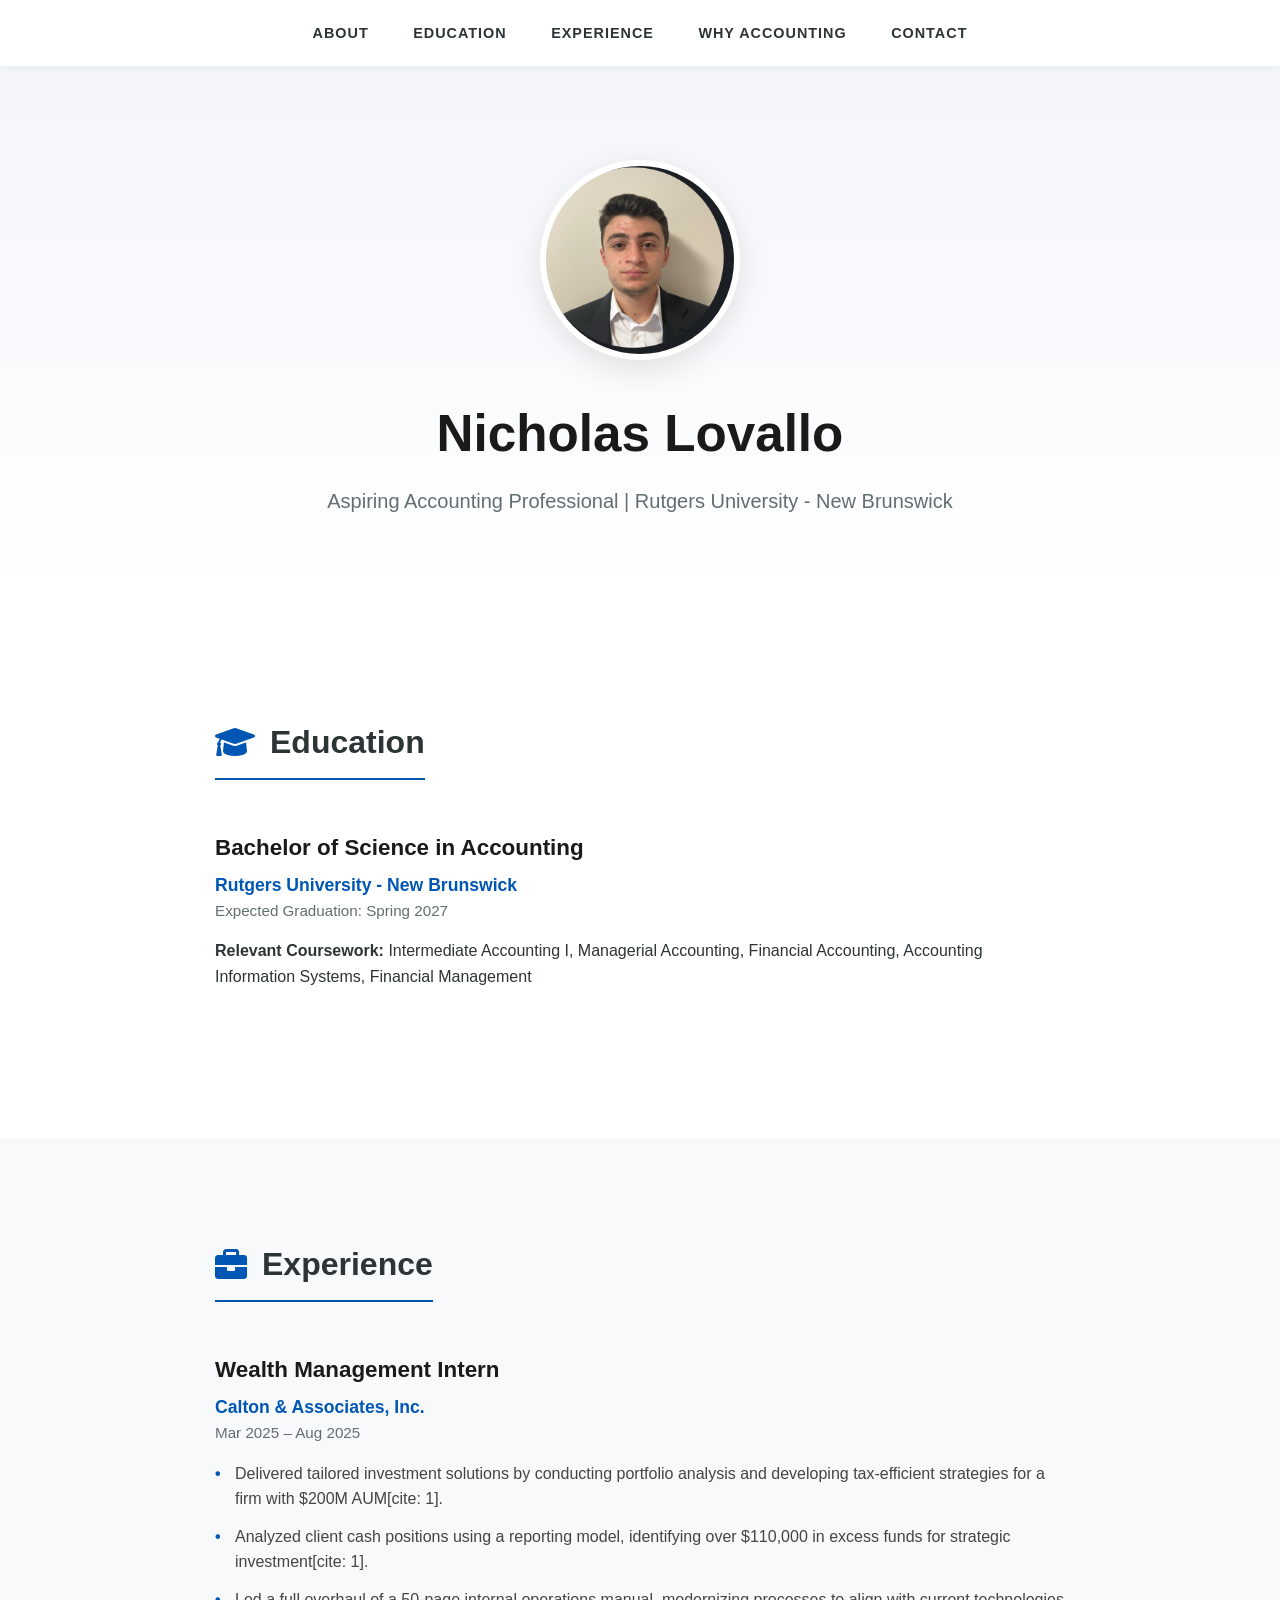
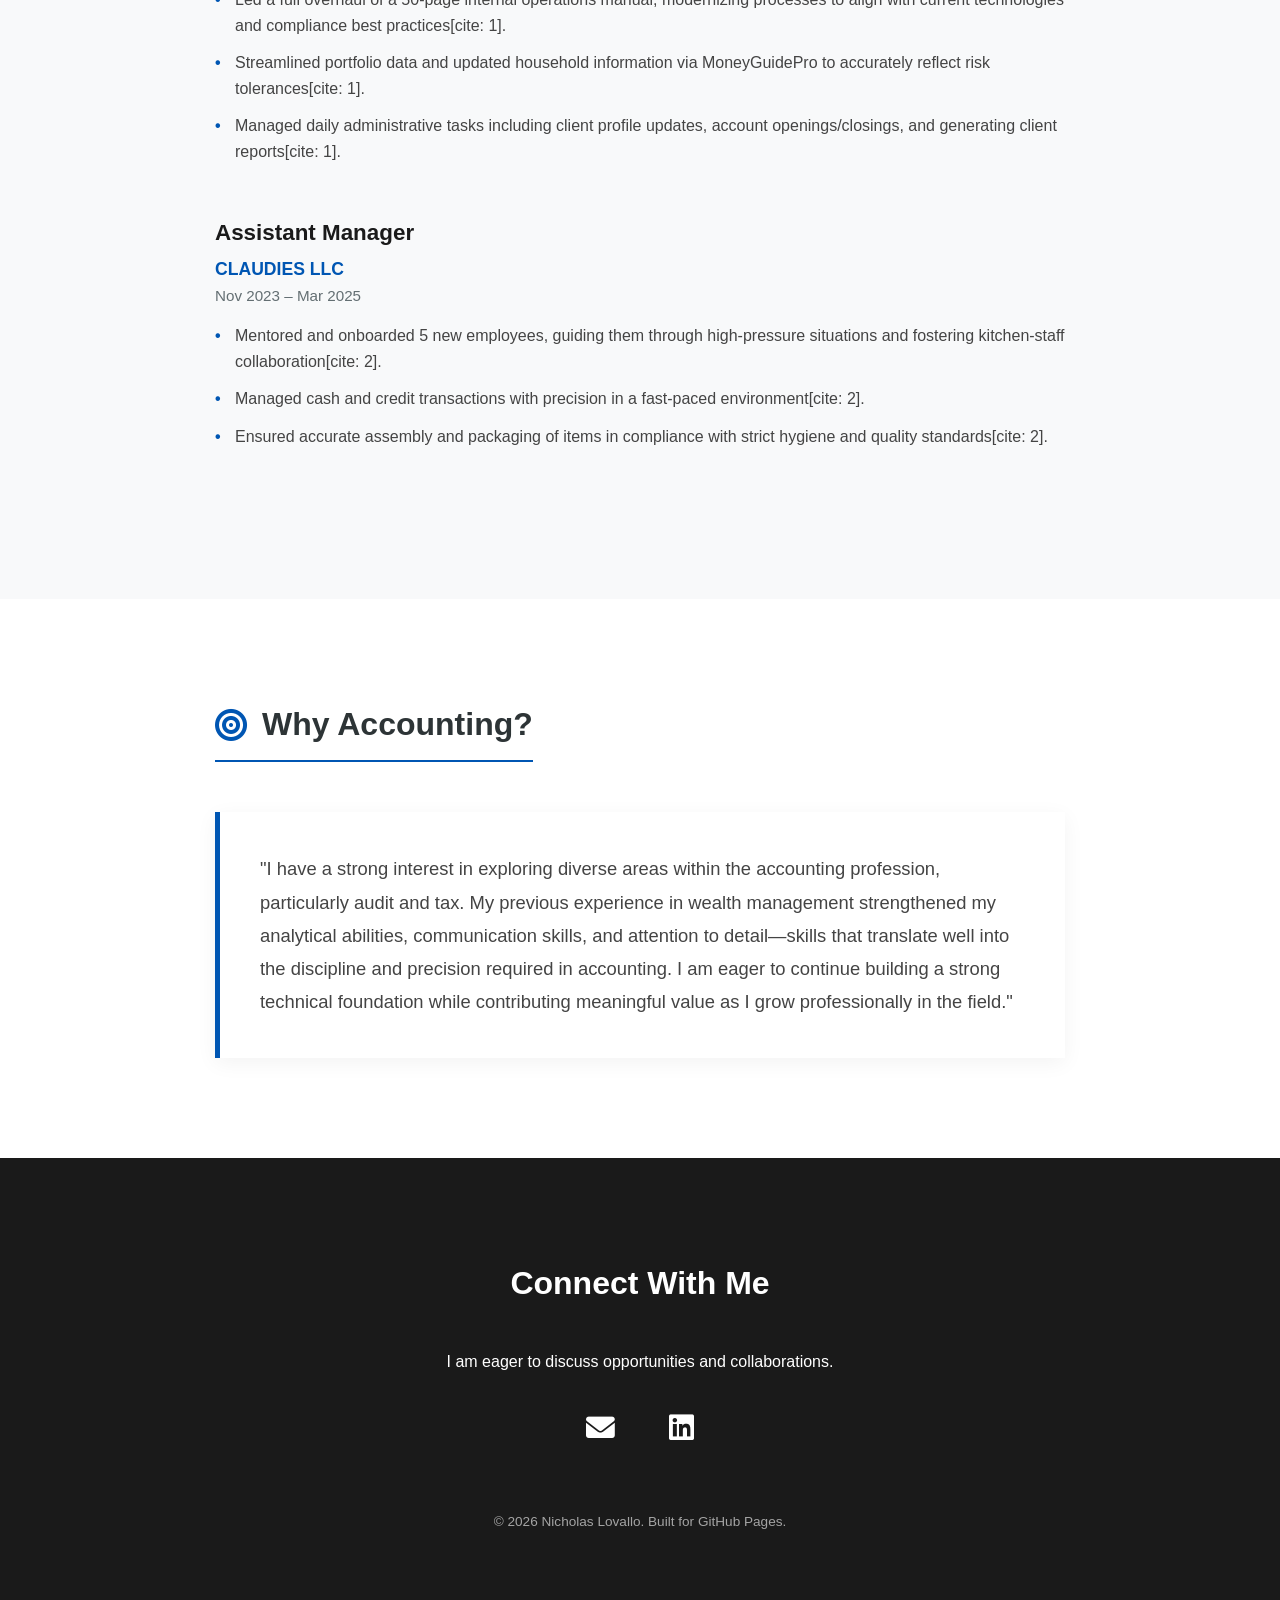
==== commit a16f926f: "Update index.html" ====
--- a/index.html
+++ b/index.html
@@ -223,7 +223,7 @@
     </nav>
 
     <header class="hero" id="about">
-        <img src="assets/profile.jpg" alt="Nicholas Lovallo" class="profile-pic">
+        <img src="Assets/ProfilePic.png" alt="Nicholas Lovallo" class="profile-pic">
         <h1>Nicholas Lovallo</h1>
         <p>Aspiring Accounting Professional | Rutgers University - New Brunswick</p>
     </header>
@@ -292,4 +292,4 @@
     </footer>
 
 </body>
-</html>+</html>
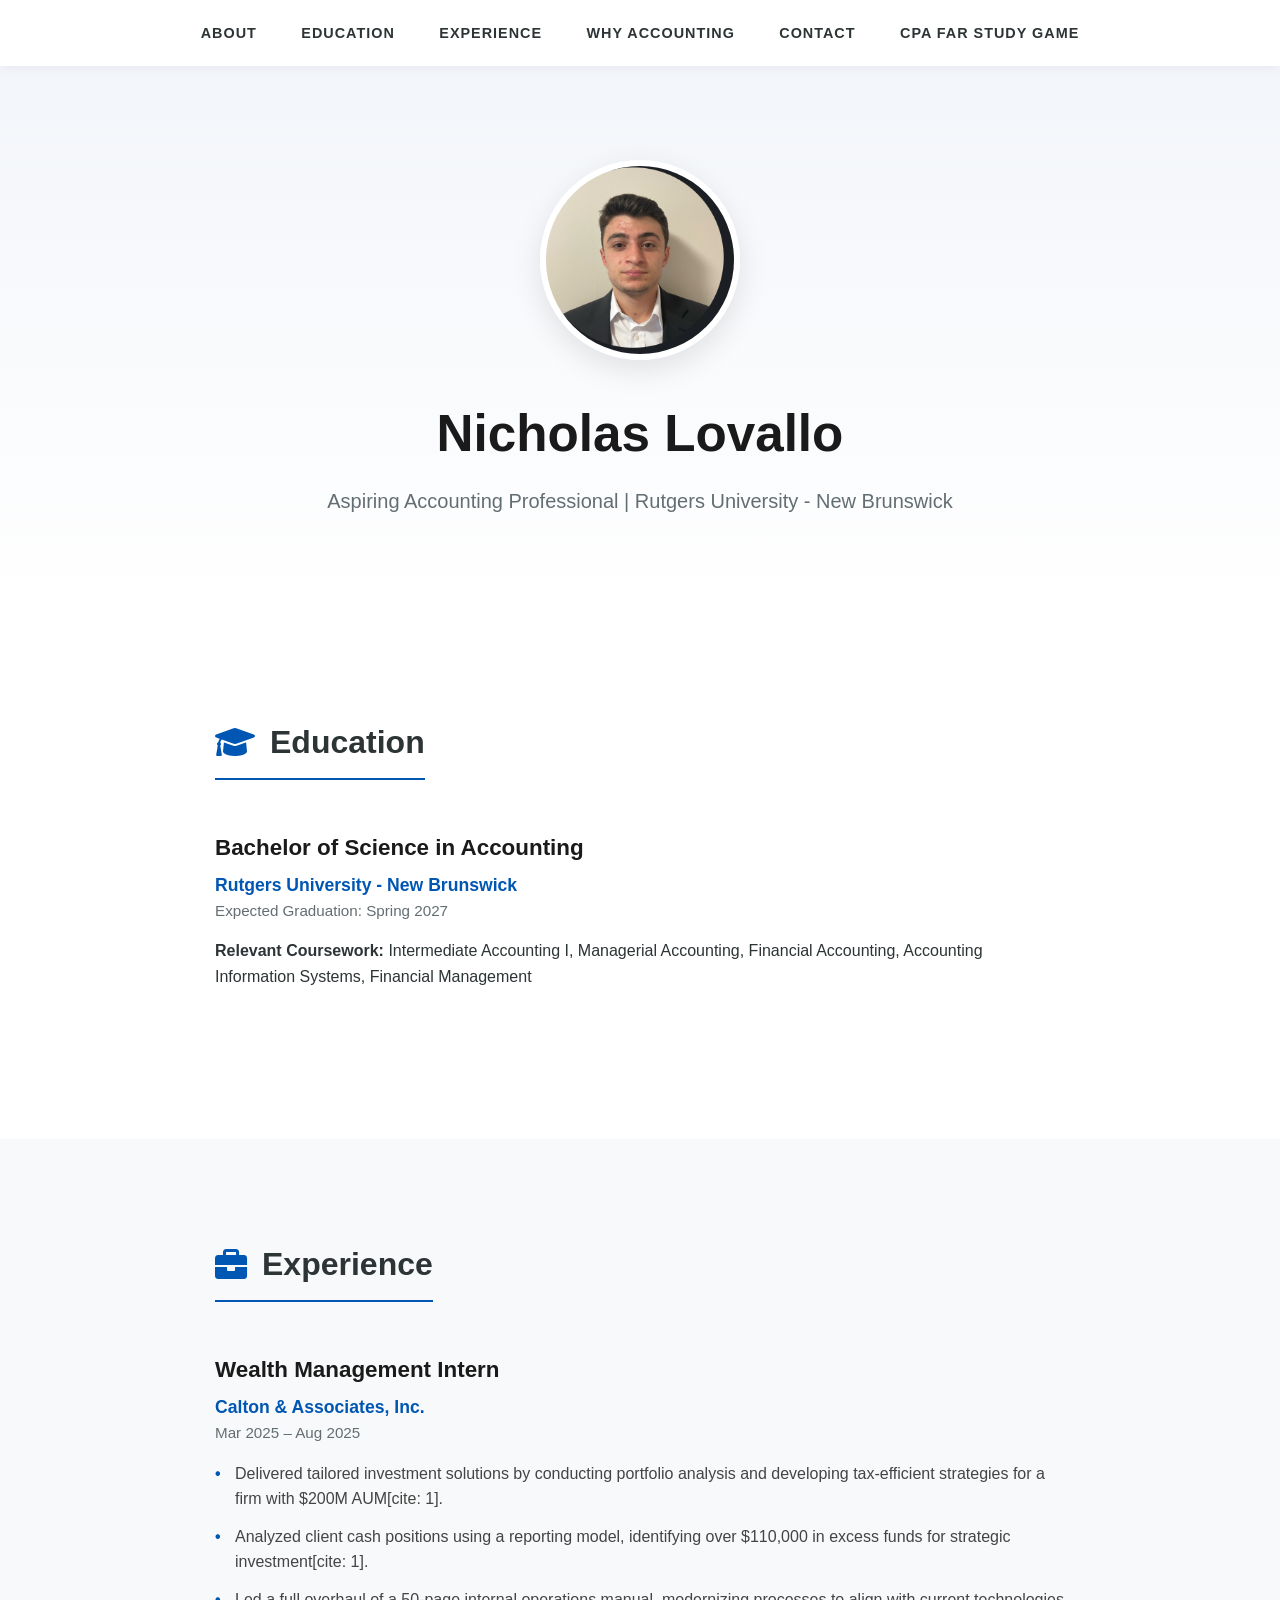
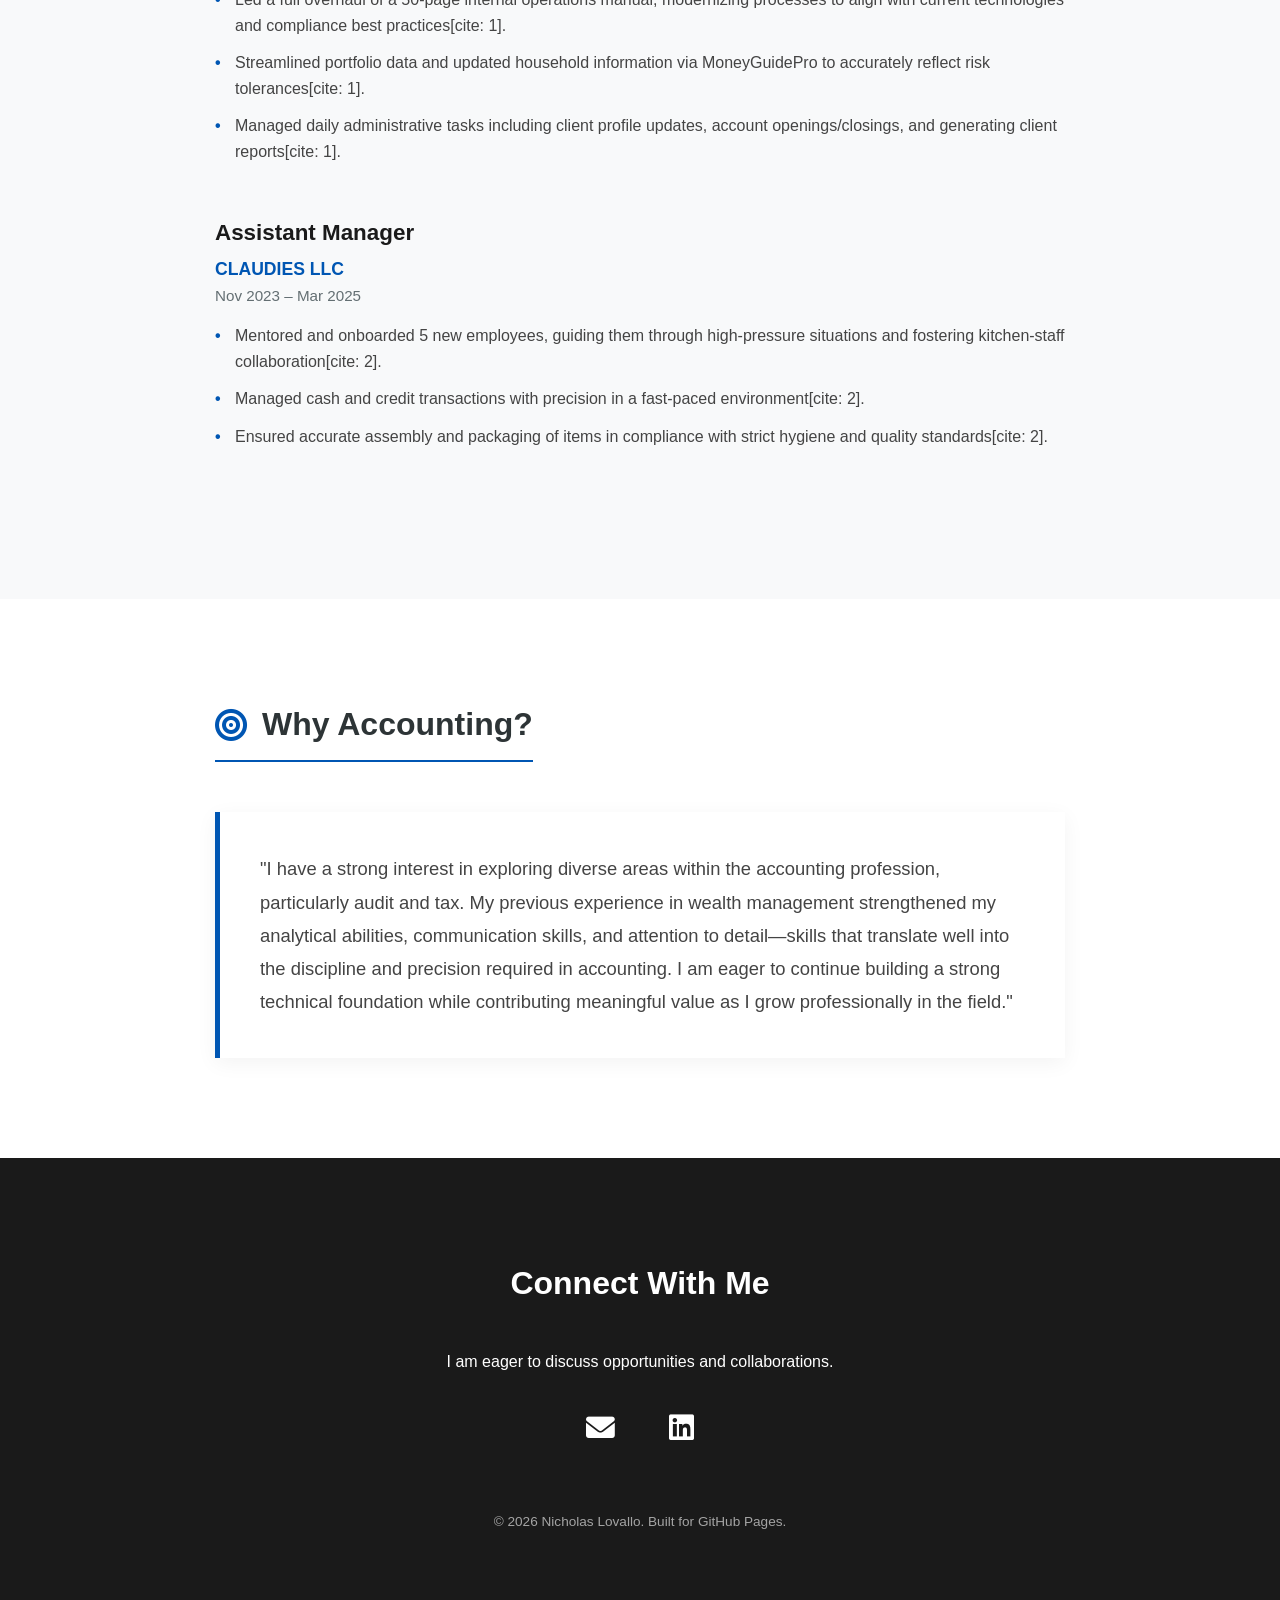
==== commit 7122d790: "Update index.html" ====
--- a/index.html
+++ b/index.html
@@ -220,6 +220,7 @@
         <a href="#experience">Experience</a>
         <a href="#why">Why Accounting</a>
         <a href="#contact">Contact</a>
+        <a href="far-app/index.html" target="_blank">CPA FAR STUDY GAME</a>
     </nav>
 
     <header class="hero" id="about">
